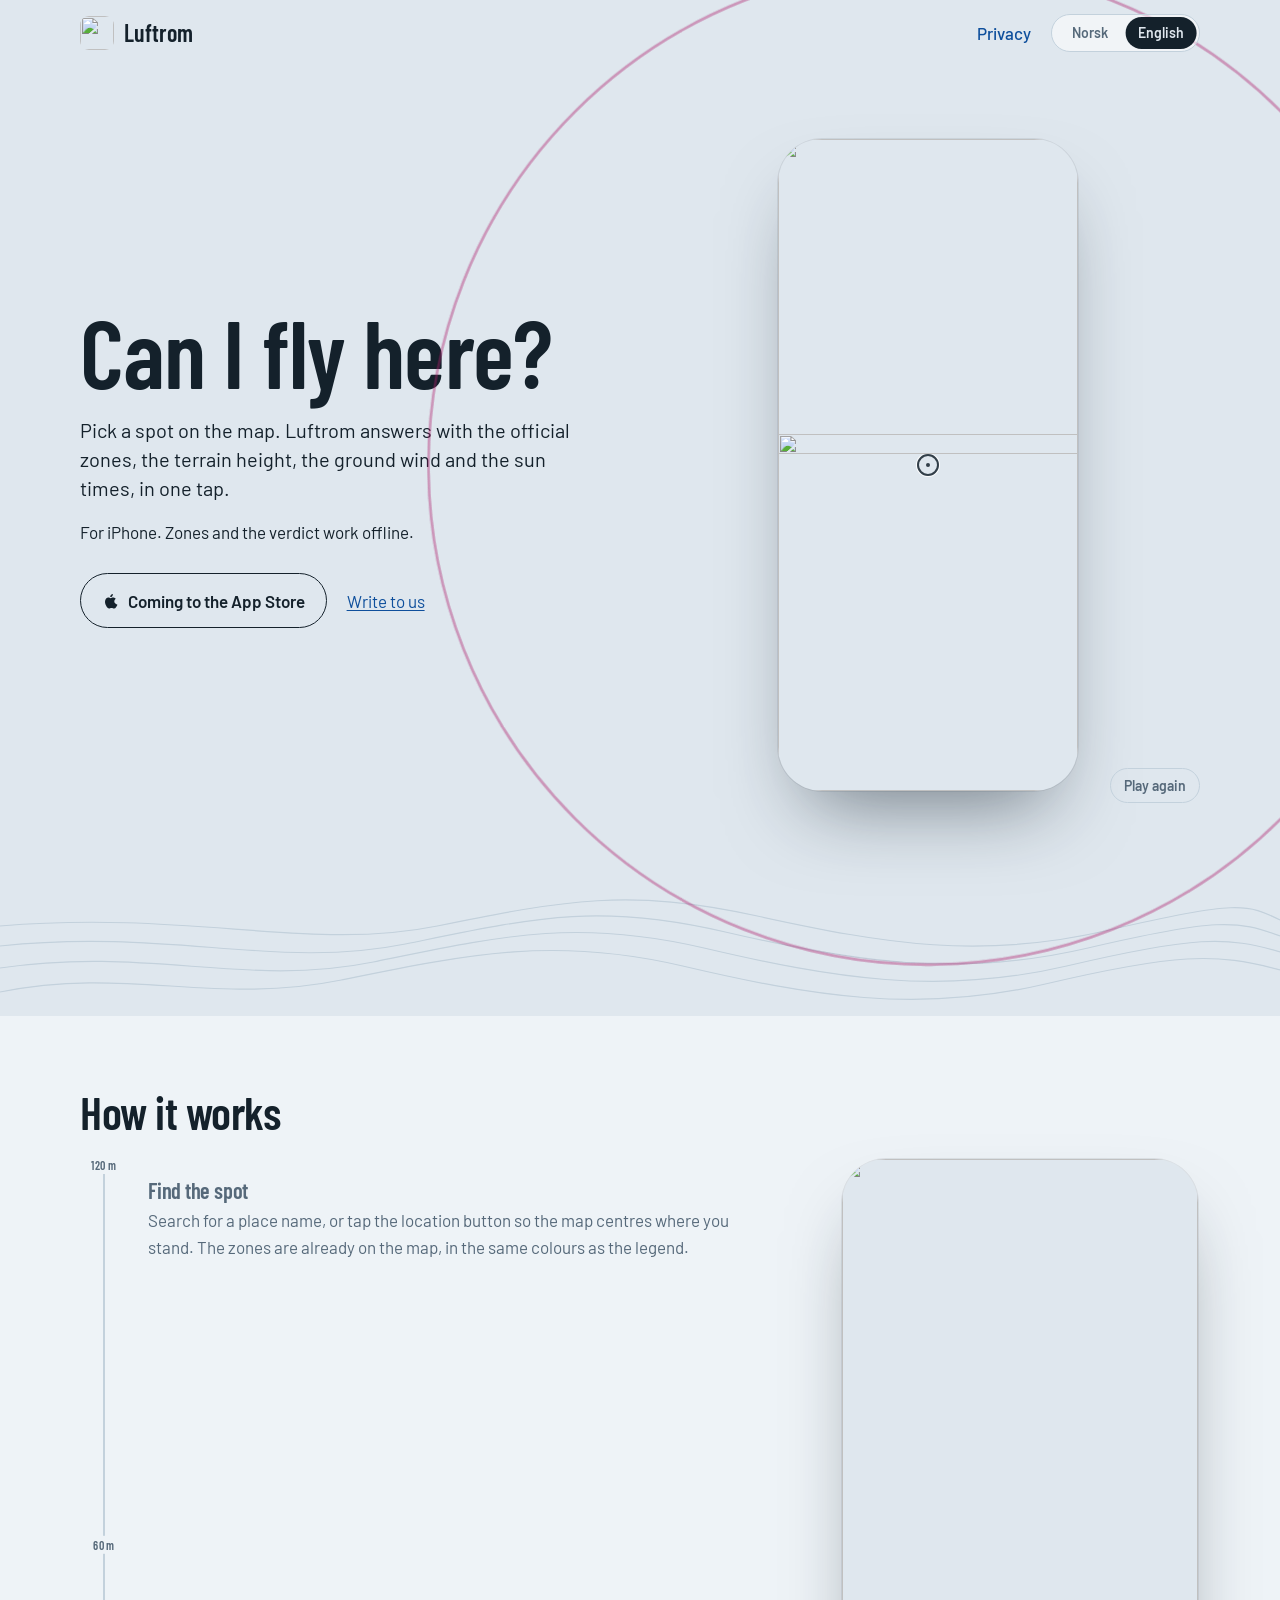
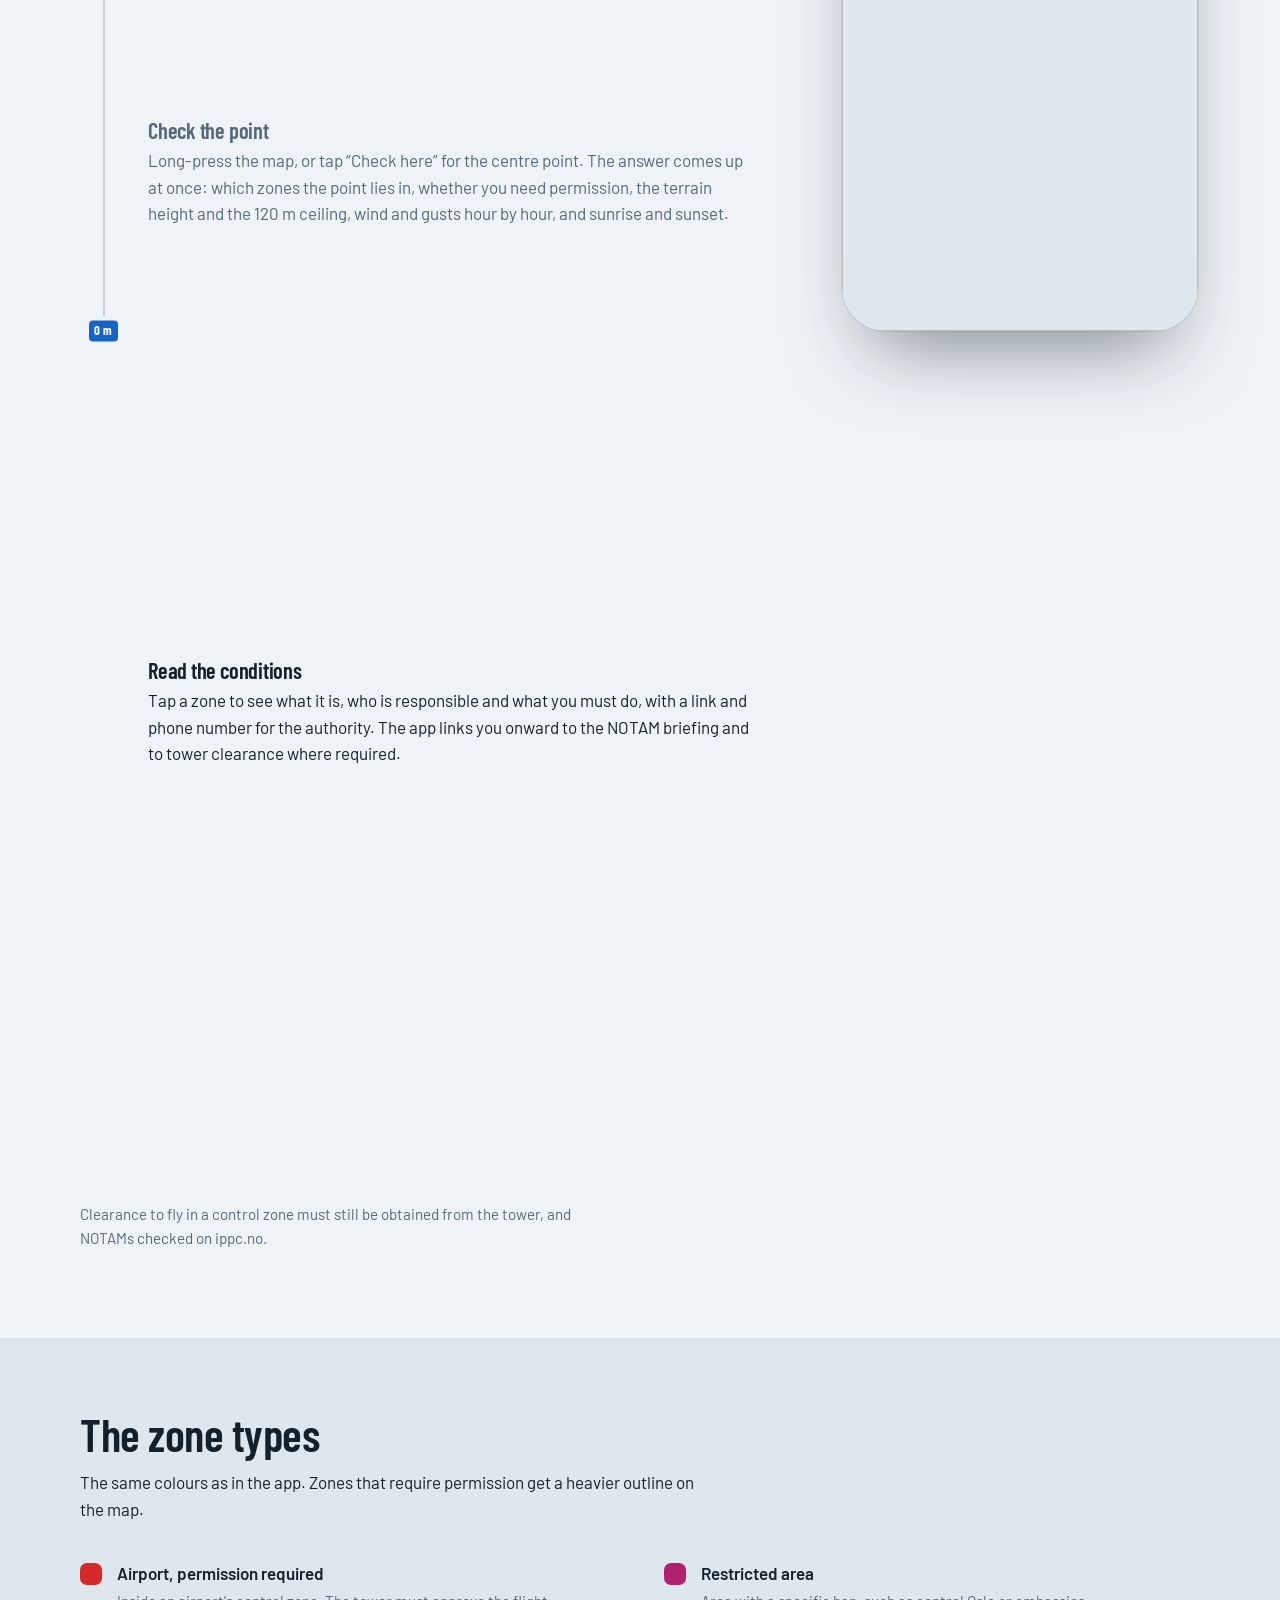
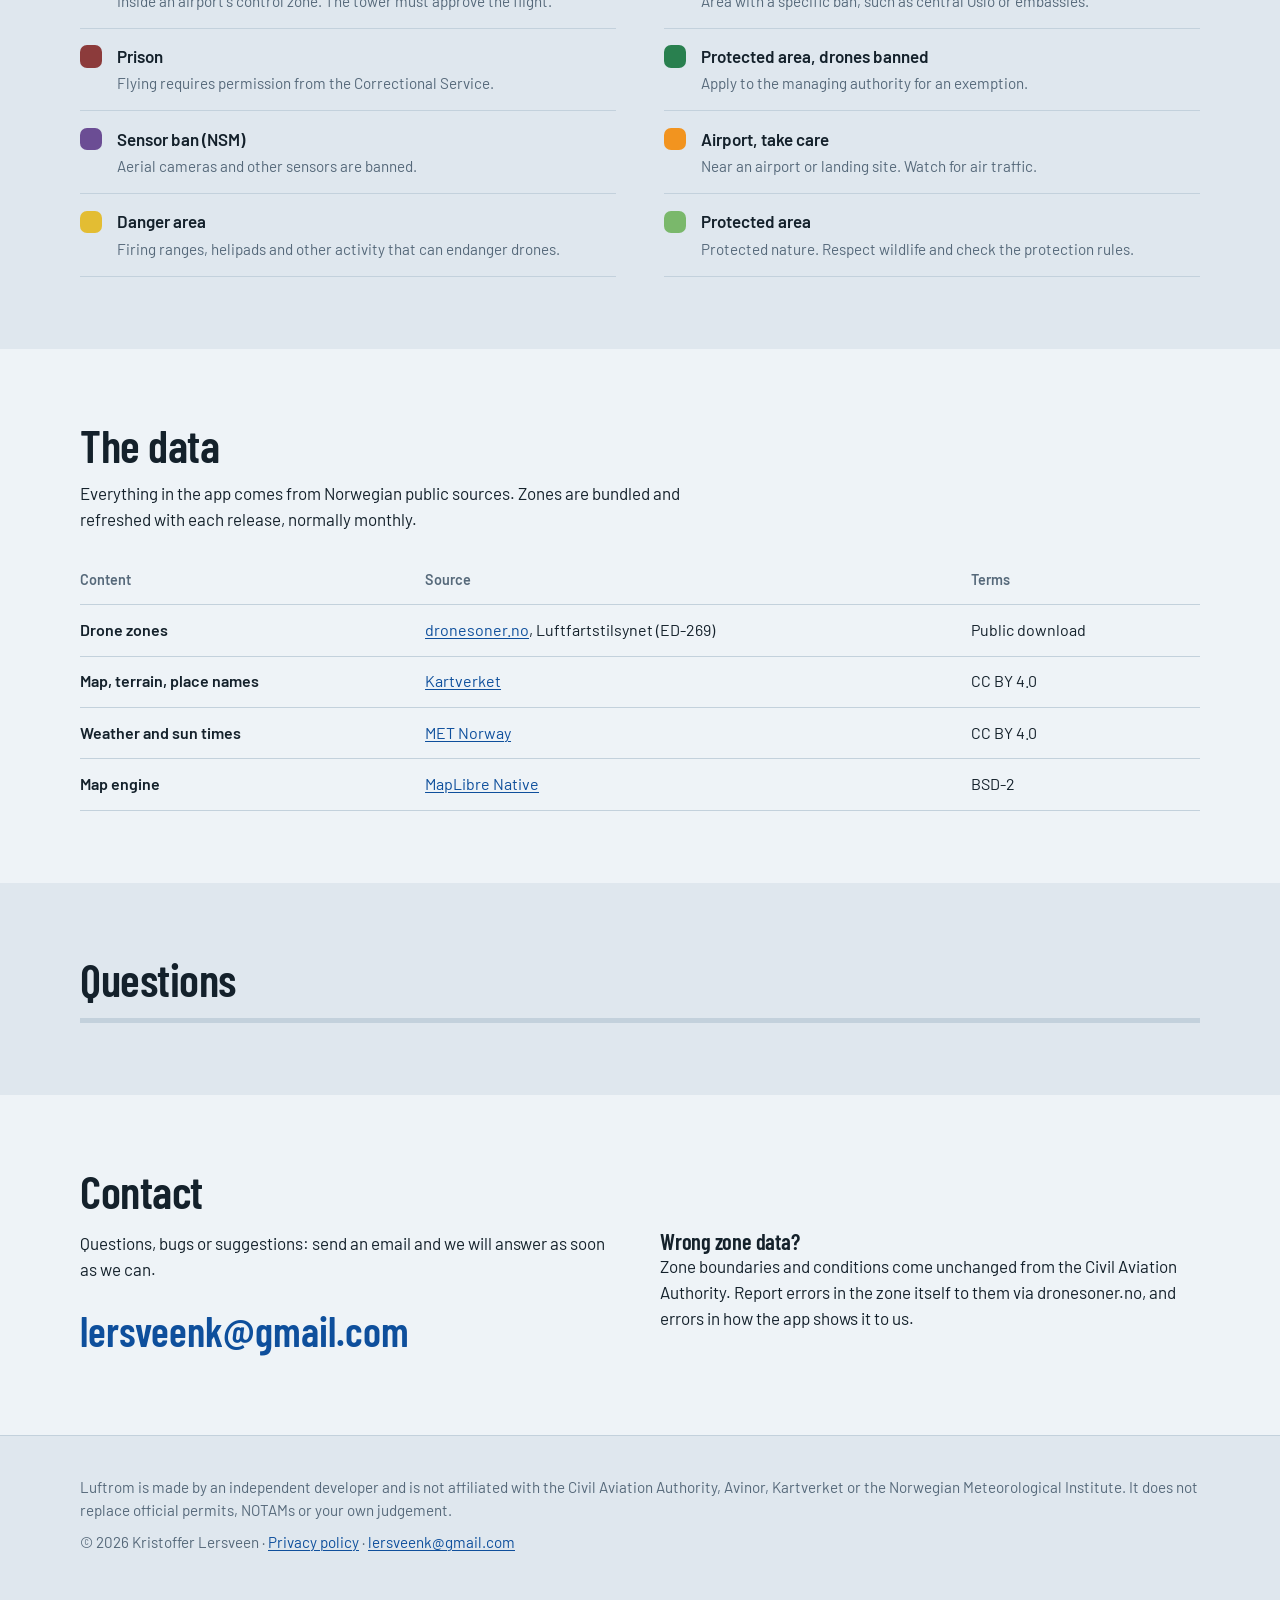
==== index.html @ ce437192 "Hallmark audit fixes: working sticky header and steps, contrast, phone overflow - body overflow-x: h" ====
<!doctype html>
<html lang="nb" data-lang="nb">
<head>
<meta charset="utf-8">
<meta name="viewport" content="width=device-width, initial-scale=1">
<link rel="icon" href="assets/favicon.png">
<link rel="apple-touch-icon" href="assets/icon.png">
<link rel="preconnect" href="https://fonts.googleapis.com">
<link rel="preconnect" href="https://fonts.gstatic.com" crossorigin>
<link href="https://fonts.googleapis.com/css2?family=Barlow:wght@400;500;600&family=Barlow+Condensed:wght@600;700&display=swap" rel="stylesheet">
<link rel="stylesheet" href="styles.css">
<title>Luftrom – Kan jeg fly her?</title>
<meta name="description" content="Luftrom viser Luftfartstilsynets offisielle dronesoner på Kartverkets kart, med terrenghøyde, bakkevind og soltider for punktet du sjekker. iOS-app for dronepiloter i Norge.">
<meta property="og:title" content="Luftrom – Kan jeg fly her?">
<meta property="og:description" content="Offisielle dronesoner, terrenghøyde, bakkevind og soltider for punktet du sjekker. iOS-app for dronepiloter i Norge.">
<meta property="og:image" content="https://r33hab.github.io/luftrom-site/assets/map-nb.jpg">
<meta property="og:url" content="https://r33hab.github.io/luftrom-site/">
<meta property="og:type" content="website">
<meta name="twitter:card" content="summary_large_image">
<link rel="canonical" href="https://r33hab.github.io/luftrom-site/">
</head>
<body>
<header class="top">
  <div class="wrap">
    <a class="brand" href="./"><img src="assets/icon.png" alt="" width="34" height="34"><span>Luftrom</span></a>
    <nav aria-label="Meny">
      <a href="privacy-policy" data-lang="nb">Personvern</a>
      <a href="privacy-policy" data-lang="en">Privacy</a>
      <div class="lang" role="group" aria-label="Språk / Language">
        <button type="button" data-set="nb" aria-pressed="true" lang="nb">Norsk</button>
        <button type="button" data-set="en" aria-pressed="false" lang="en">English</button>
      </div>
    </nav>
  </div>
</header>

<main>
  <section class="hero wrap">
    <div class="copy">
      <h1 class="h1" data-lang="nb"><span class="w" style="--i:0">Kan</span> <span class="w" style="--i:1">jeg</span> <span class="w" style="--i:2">fly</span> <span class="w" style="--i:3">her?</span></h1>
      <h1 class="h1" data-lang="en"><span class="w" style="--i:0">Can</span> <span class="w" style="--i:1">I</span> <span class="w" style="--i:2">fly</span> <span class="w" style="--i:3">here?</span></h1>
      <p class="lede" data-lang="nb">Velg et punkt på kartet. Luftrom svarer med Luftfartstilsynets offisielle soner, terrenghøyden, bakkevinden og soltidene, i ett trykk.</p>
      <p class="lede" data-lang="en">Pick a spot on the map. Luftrom answers with the official zones, the terrain height, the ground wind and the sun times, in one tap.</p>
      <p class="sub" data-lang="nb">For iPhone. Sonene og vurderingen fungerer uten nett.</p>
      <p class="sub" data-lang="en">For iPhone. Zones and the verdict work offline.</p>
      <div class="actions">
        <span class="pill soon"><svg viewBox="0 0 24 24" aria-hidden="true"><path fill="currentColor" d="M16.4 12.6c0-2.3 1.9-3.4 2-3.5-1.1-1.6-2.8-1.8-3.4-1.8-1.4-.1-2.8.9-3.5.9s-1.9-.8-3.1-.8C6.6 7.4 4 9.4 4 13.1c0 1.2.2 2.4.7 3.6.6 1.6 2.6 5.4 4.7 5.3 1.1 0 1.9-.8 3.3-.8s2.1.8 3.4.8c2.1 0 3.9-3.5 4.5-5.1-2.8-1.3-4.2-2.6-4.2-4.3zM13.6 5.6c1.1-1.3.9-2.6.9-3-.9 0-2 .6-2.6 1.3-.6.7-1.1 1.8-.9 2.9 1 .1 2-.5 2.6-1.2z"/></svg><span data-lang="nb">Kommer på App Store</span><span data-lang="en">Coming to the App Store</span></span>
        <a href="mailto:lersveenk@gmail.com" data-lang="nb">Skriv til oss</a>
        <a href="mailto:lersveenk@gmail.com" data-lang="en">Write to us</a>
      </div>
    </div>
    <div class="stage" id="demo">
      <svg class="rings" viewBox="0 0 600 600" aria-hidden="true">
        <circle cx="300" cy="300" r="290"/><circle cx="300" cy="300" r="290"/><circle cx="300" cy="300" r="290"/>
      </svg>
      <div class="phone" aria-hidden="true">
        <img class="layer map" src="assets/map-nb.jpg" width="660" height="1434" alt="" data-lang="nb">
        <img class="layer map" src="assets/map-en.jpg" width="660" height="1434" alt="" data-lang="en">
        <div class="reticle"></div>
        <img class="layer sheet" src="assets/sheet-nb.png" width="660" height="784" alt="" data-lang="nb">
        <img class="layer sheet" src="assets/sheet-en.png" width="660" height="784" alt="" data-lang="en">
      </div>
      <button class="replay" type="button"><span data-lang="nb">Spill av igjen</span><span data-lang="en">Play again</span></button>
    </div>
  </section>

  <svg class="contours" viewBox="0 0 1200 120" preserveAspectRatio="none" aria-hidden="true">
  <path d="M0 96 C 120 70, 200 110, 320 84 S 520 40, 640 70 S 860 118, 980 88 S 1140 56, 1200 74"/>
  <path d="M0 72 C 140 50, 230 92, 350 66 S 540 22, 660 52 S 880 100, 1000 70 S 1150 40, 1200 56"/>
  <path d="M0 50 C 160 32, 260 74, 380 48 S 560 6, 680 36 S 900 82, 1020 52 S 1160 24, 1200 40"/>
  <path d="M0 30 C 180 14, 290 56, 410 30 S 590 -8, 710 20 S 920 64, 1040 34 S 1170 8, 1200 24"/>
</svg>

  <section class="band" id="slik">
    <div class="wrap">
      <h2 data-lang="nb">Slik fungerer det</h2>
      <h2 data-lang="en">How it works</h2>
      <div class="how-grid">
        <div class="steps">
          <div class="gauge" aria-hidden="true"><div class="rail"></div><div class="fill"></div><span class="tick t120">120 m</span><span class="tick t60">60 m</span><span class="tick t0">0 m</span><span class="marker">0 m</span></div>
          <article class="step" data-state="map">
            <h3 data-lang="nb">Finn stedet</h3><h3 data-lang="en">Find the spot</h3>
            <p data-lang="nb">Søk etter et stedsnavn, eller trykk på posisjonsknappen så kartet sentreres der du står. Sonene ligger allerede på kartet, i samme farger som i tegnforklaringen.</p>
            <p data-lang="en">Search for a place name, or tap the location button so the map centres where you stand. The zones are already on the map, in the same colours as the legend.</p>
            <div class="inline-shot"><img src="assets/map-nb.jpg" alt="" data-lang="nb"><img src="assets/map-en.jpg" alt="" data-lang="en"></div>
          </article>
          <article class="step" data-state="sheet">
            <h3 data-lang="nb">Sjekk punktet</h3><h3 data-lang="en">Check the point</h3>
            <p data-lang="nb">Hold inne på kartet, eller trykk «Sjekk her» for punktet i midten. Svaret kommer opp med en gang: hvilke soner punktet ligger i, om du trenger tillatelse, terrenghøyden og 120-metersgrensen, vind og vindkast time for time, og soloppgang og solnedgang.</p>
            <p data-lang="en">Long-press the map, or tap “Check here” for the centre point. The answer comes up at once: which zones the point lies in, whether you need permission, the terrain height and the 120 m ceiling, wind and gusts hour by hour, and sunrise and sunset.</p>
            <div class="inline-shot"><img src="assets/details-nb.jpg" alt="" data-lang="nb"><img src="assets/details-en.jpg" alt="" data-lang="en"></div>
          </article>
          <article class="step" data-state="zone">
            <h3 data-lang="nb">Les vilkårene</h3><h3 data-lang="en">Read the conditions</h3>
            <p data-lang="nb">Trykk på en sone for å se hva den er, hvem som har ansvaret, og hva du må gjøre, med lenke og telefonnummer til myndigheten. Appen lenker deg videre til NOTAM-oversikten og til tårnklarering der det kreves.</p>
            <p data-lang="en">Tap a zone to see what it is, who is responsible and what you must do, with a link and phone number for the authority. The app links you onward to the NOTAM briefing and to tower clearance where required.</p>
            <div class="inline-shot"><img src="assets/zone-nb.jpg" alt="" data-lang="nb"><img src="assets/zone-en.jpg" alt="" data-lang="en"></div>
          </article>
        </div>
        <div class="sticky" aria-hidden="true">
          <div class="phone">
            <img data-state="map" class="on" src="assets/map-nb.jpg" alt="" data-lang="nb"><img data-state="map" class="on" src="assets/map-en.jpg" alt="" data-lang="en">
            <img data-state="sheet" src="assets/details-nb.jpg" alt="" data-lang="nb"><img data-state="sheet" src="assets/details-en.jpg" alt="" data-lang="en">
            <img data-state="zone" src="assets/zone-nb.jpg" alt="" data-lang="nb"><img data-state="zone" src="assets/zone-en.jpg" alt="" data-lang="en">
          </div>
        </div>
      </div>
      <p class="note" data-lang="nb">Klarering for å fly i en kontrollsone må fortsatt innhentes fra tårnet, og NOTAM sjekkes på ippc.no.</p>
      <p class="note" data-lang="en">Clearance to fly in a control zone must still be obtained from the tower, and NOTAMs checked on ippc.no.</p>
    </div>
  </section>

  <section id="soner">
    <div class="wrap">
      <h2 data-lang="nb">Sonetypene</h2>
      <h2 data-lang="en">The zone types</h2>
      <p data-lang="nb">Samme farger som i appen. Soner som krever tillatelse har kraftigere omriss på kartet.</p>
      <p data-lang="en">The same colours as in the app. Zones that require permission get a heavier outline on the map.</p>
      <ul class="legend">
        <li><span class="sw" style="background:var(--z-airport)"></span><div><strong data-lang="nb">Lufthavn, tillatelse kreves</strong><strong data-lang="en">Airport, permission required</strong><small data-lang="nb">Innenfor kontrollsonen til en lufthavn. Tårnet må godkjenne flygingen.</small><small data-lang="en">Inside an airport's control zone. The tower must approve the flight.</small></div></li>
        <li><span class="sw" style="background:var(--z-restricted)"></span><div><strong data-lang="nb">Restriksjonsområde</strong><strong data-lang="en">Restricted area</strong><small data-lang="nb">Område med særskilt forbud, for eksempel Oslo sentrum eller ambassader.</small><small data-lang="en">Area with a specific ban, such as central Oslo or embassies.</small></div></li>
        <li><span class="sw" style="background:var(--z-prison)"></span><div><strong data-lang="nb">Fengsel</strong><strong data-lang="en">Prison</strong><small data-lang="nb">Flyging krever tillatelse fra Kriminalomsorgen.</small><small data-lang="en">Flying requires permission from the Correctional Service.</small></div></li>
        <li><span class="sw" style="background:var(--z-nature-ban)"></span><div><strong data-lang="nb">Verneområde med droneforbud</strong><strong data-lang="en">Protected area, drones banned</strong><small data-lang="nb">Dispensasjon må søkes hos forvaltningsmyndigheten.</small><small data-lang="en">Apply to the managing authority for an exemption.</small></div></li>
        <li><span class="sw" style="background:var(--z-sensor)"></span><div><strong data-lang="nb">Sensorforbud (NSM)</strong><strong data-lang="en">Sensor ban (NSM)</strong><small data-lang="nb">Forbud mot kamera og andre sensorer fra luften.</small><small data-lang="en">Aerial cameras and other sensors are banned.</small></div></li>
        <li><span class="sw" style="background:var(--z-airport-info)"></span><div><strong data-lang="nb">Lufthavn, vis hensyn</strong><strong data-lang="en">Airport, take care</strong><small data-lang="nb">Nær en lufthavn eller landingsplass. Vær oppmerksom på lufttrafikk.</small><small data-lang="en">Near an airport or landing site. Watch for air traffic.</small></div></li>
        <li><span class="sw" style="background:var(--z-danger)"></span><div><strong data-lang="nb">Fareområde</strong><strong data-lang="en">Danger area</strong><small data-lang="nb">Skytefelt, helikopterplasser og annen aktivitet som kan være farlig for droner.</small><small data-lang="en">Firing ranges, helipads and other activity that can endanger drones.</small></div></li>
        <li><span class="sw" style="background:var(--z-nature)"></span><div><strong data-lang="nb">Verneområde</strong><strong data-lang="en">Protected area</strong><small data-lang="nb">Vernet natur. Vis hensyn til dyrelivet, og sjekk verneforskriften.</small><small data-lang="en">Protected nature. Respect wildlife and check the protection rules.</small></div></li>
      </ul>
    </div>
  </section>

  <section class="band" id="data">
    <div class="wrap">
      <h2 data-lang="nb">Dataene</h2>
      <h2 data-lang="en">The data</h2>
      <p data-lang="nb">Alt i appen kommer fra offentlige norske kilder. Sonene ligger innebygd og oppdateres med hver ny versjon, normalt månedlig.</p>
      <p data-lang="en">Everything in the app comes from Norwegian public sources. Zones are bundled and refreshed with each release, normally monthly.</p>
      <table class="data">
        <thead><tr><th data-lang="nb">Innhold</th><th data-lang="en">Content</th><th data-lang="nb">Kilde</th><th data-lang="en">Source</th><th data-lang="nb">Vilkår</th><th data-lang="en">Terms</th></tr></thead>
        <tbody>
          <tr><td class="k" data-lang="nb">Dronesoner</td><td class="k" data-lang="en">Drone zones</td><td><a href="https://dronesoner.no/">dronesoner.no</a>, Luftfartstilsynet (ED-269)</td><td data-lang="nb">Offentlig nedlasting</td><td data-lang="en">Public download</td></tr>
          <tr><td class="k" data-lang="nb">Kart, terreng, stedsnavn</td><td class="k" data-lang="en">Map, terrain, place names</td><td><a href="https://www.kartverket.no/">Kartverket</a></td><td>CC BY 4.0</td></tr>
          <tr><td class="k" data-lang="nb">Vær og soltider</td><td class="k" data-lang="en">Weather and sun times</td><td><a href="https://www.met.no/">MET Norway</a></td><td>CC BY 4.0</td></tr>
          <tr><td class="k" data-lang="nb">Kartmotor</td><td class="k" data-lang="en">Map engine</td><td><a href="https://maplibre.org/">MapLibre Native</a></td><td>BSD-2</td></tr>
        </tbody>
      </table>
    </div>
  </section>

  <section id="faq">
    <div class="wrap">
      <h2 data-lang="nb">Spørsmål</h2>
      <h2 data-lang="en">Questions</h2>
      <div class="faq">
        <details><summary data-lang="nb">Hvor kommer sonene fra, og hvor ferske er de?</summary><summary data-lang="en">Where do the zones come from, and how fresh are they?</summary><div class="faq-body">
          <p data-lang="nb">Fra Luftfartstilsynets offisielle ED-269-fil på dronesoner.no. Filen publiseres månedlig, og appen viser hvilken utgave den bruker under tegnforklaringen og nederst i hver vurdering. Midlertidige restriksjoner (NOTAM) er ikke med; dem sjekker du på ippc.no.</p>
          <p data-lang="en">From the Civil Aviation Authority's official ED-269 file on dronesoner.no. It is published monthly, and the app shows which edition it uses in the legend and at the bottom of every verdict. Temporary restrictions (NOTAMs) are not included; check those on ippc.no.</p></div></details>
        <details><summary data-lang="nb">Hvorfor mangler vær eller terrenghøyde?</summary><summary data-lang="en">Why is weather or terrain height missing?</summary><div class="faq-body">
          <p data-lang="nb">De hentes fra Meteorologisk institutt og Kartverket i det du sjekker et punkt, og trenger nettforbindelse. Til havs og utenfor Norge finnes det ingen høydedata, og appen sier det.</p>
          <p data-lang="en">They are fetched from MET Norway and Kartverket when you check a spot and need a connection. At sea and outside Norway there is no terrain data, and the app says so.</p></div></details>
        <details><summary data-lang="nb">Hva brukes posisjonen min til?</summary><summary data-lang="en">What is my location used for?</summary><div class="faq-body">
          <p data-lang="nb">Bare til å sentrere kartet der du er når du trykker på posisjonsknappen. Appen spør først da, og lagrer ingenting. Se <a href="privacy-policy">personvernerklæringen</a>.</p>
          <p data-lang="en">Only to centre the map on you when you tap the location button. The app asks only then and stores nothing. See the <a href="privacy-policy">privacy policy</a>.</p></div></details>
        <details><summary data-lang="nb">Fungerer appen utenfor Norge?</summary><summary data-lang="en">Does the app work outside Norway?</summary><div class="faq-body">
          <p data-lang="nb">Nei. Kart, soner, terreng og vær finnes bare for Norge, Svalbard og Jan Mayen. Et punkt utenfor får svaret «utenfor dekningsområdet» i stedet for en vurdering.</p>
          <p data-lang="en">No. Map, zones, terrain and weather exist only for Norway, Svalbard and Jan Mayen. A point outside gets “outside coverage” instead of a verdict.</p></div></details>
        <details><summary data-lang="nb">Er Luftrom en offisiell tjeneste?</summary><summary data-lang="en">Is Luftrom an official service?</summary><div class="faq-body">
          <p data-lang="nb">Nei. Luftrom er et planleggingsverktøy fra en uavhengig utvikler. Tillatelser innhentes fortsatt hos Avinor og andre myndigheter, og du er selv ansvarlig for flygingen.</p>
          <p data-lang="en">No. Luftrom is a planning tool from an independent developer. Permissions are still obtained from Avinor and other authorities, and you remain responsible for the flight.</p></div></details>
      </div>
    </div>
  </section>

  <section class="band" id="kontakt">
    <div class="wrap">
      <h2 data-lang="nb">Kontakt</h2>
      <h2 data-lang="en">Contact</h2>
      <div class="contact-grid">
        <div>
          <p data-lang="nb">Spørsmål, feil i appen eller forslag: send en e-post, så svarer vi så fort vi kan.</p>
          <p data-lang="en">Questions, bugs or suggestions: send an email and we will answer as soon as we can.</p>
          <a class="mail" href="mailto:lersveenk@gmail.com">lersveenk@gmail.com</a>
        </div>
        <div>
          <h3 data-lang="nb">Feil i en sone?</h3><h3 data-lang="en">Wrong zone data?</h3>
          <p data-lang="nb">Sonenes grenser og vilkår kommer uendret fra Luftfartstilsynet. Feil i selve sonen meldes til dem via dronesoner.no. Feil i hvordan appen viser den, meldes til oss.</p>
          <p data-lang="en">Zone boundaries and conditions come unchanged from the Civil Aviation Authority. Report errors in the zone itself to them via dronesoner.no, and errors in how the app shows it to us.</p>
        </div>
      </div>
    </div>
  </section>
</main>

<footer>
  <div class="wrap">
    <p data-lang="nb">Luftrom er laget av en uavhengig utvikler og er ikke tilknyttet Luftfartstilsynet, Avinor, Kartverket eller Meteorologisk institutt. Appen erstatter ikke offisielle tillatelser, NOTAM eller din egen vurdering.</p>
    <p data-lang="en">Luftrom is made by an independent developer and is not affiliated with the Civil Aviation Authority, Avinor, Kartverket or the Norwegian Meteorological Institute. It does not replace official permits, NOTAMs or your own judgement.</p>
    <p>© 2026 Kristoffer Lersveen · <a href="privacy-policy" data-lang="nb">Personvernerklæring</a><a href="privacy-policy" data-lang="en">Privacy policy</a> · <a href="mailto:lersveenk@gmail.com">lersveenk@gmail.com</a></p>
  </div>
</footer>
<script src="site.js"></script>
</body>
</html>
---- styles.css ----
/* Hallmark · macrostructure: Workbench, with a Feature Stack section · tone: technical · anchor hue: map blue (#1366c7)
 * nav: N1a (two destinations) · footer: Ft2 inline · audit + fix pass 2026-10-06
 * pre-emit critique: P5 H4 E4 S5 R4 V5 · contrast: pass (40–41) · mobile: pass (34, 49, 50–57)
 */
/* Luftrom — the page performs the app's one action: pick a spot, see the verdict.
   Palette from the app: map-blue ground, accent blue, restricted-zone magenta, eight zone colours. */
:root {
  --sky: #dfe7ee; --sky-2: #eef3f7; --sky-line: #c3d1dc;
  --paper: #ffffff; --ink: #14212b; --muted: #56697a;
  --accent: #1366c7; --accent-ink: #0e4f9c; --on-accent: #ffffff; --ring: #b0216e;
  --z-airport: #d62929; --z-restricted: #b0216e; --z-prison: #8c3b3b; --z-nature-ban: #29804f;
  --z-sensor: #6b4d94; --z-airport-info: #f2941f; --z-danger: #e3bd33; --z-nature: #7ab86b;
  /* The reticle sits on the map screenshot, which is light in both themes. */
  --reticle: rgba(20, 33, 43, .85); --reticle-halo: rgba(255, 255, 255, .9);
  --shadow-phone: 0 40px 80px -30px rgba(20, 33, 43, .55), 0 0 0 1px rgba(20, 33, 43, .08);
  --shadow-shot: 0 20px 40px -20px rgba(20, 33, 43, .5);
  --font-body: "Barlow", ui-sans-serif, system-ui, -apple-system, sans-serif;
  --font-display: "Barlow Condensed", "Barlow", sans-serif;
  --font-mono: ui-monospace, "SF Mono", Menlo, monospace;
  --phone-r: 44px; --measure: 62ch; --stick-top: 92px;
  --ease-out: cubic-bezier(.16, 1, .3, 1); --spring: cubic-bezier(.2, .9, .25, 1.05);
  color-scheme: light dark;
}
@media (prefers-color-scheme: dark) { :root:not([data-theme="light"]) {
  --sky: #0f1922; --sky-2: #141f2a; --sky-line: #22323f; --paper: #172431; --ink: #e7eef4; --muted: #9db0c0;
  --accent: #3e8dff; --accent-ink: #8ab9ff; --on-accent: #0f1922; --ring: #e04e9c; } }
:root[data-theme="dark"] {
  --sky: #0f1922; --sky-2: #141f2a; --sky-line: #22323f; --paper: #172431; --ink: #e7eef4; --muted: #9db0c0;
  --accent: #3e8dff; --accent-ink: #8ab9ff; --on-accent: #0f1922; --ring: #e04e9c; }

* { box-sizing: border-box; }
html { -webkit-text-size-adjust: 100%; scroll-behavior: smooth; }
/* clip, never hidden: hidden on body makes it a scroll container and position: sticky stops working. */
html, body { overflow-x: clip; }
body { margin: 0; background: var(--sky); color: var(--ink); font: 1.0625rem/1.55 var(--font-body); }
a { color: var(--accent-ink); text-decoration-thickness: 1px; text-underline-offset: 2px; }
a:hover { color: var(--accent); }
:focus-visible { outline: 3px solid var(--accent); outline-offset: 3px; border-radius: 4px; }
img { display: block; max-width: 100%; }
h1, h2, h3 { font-family: var(--font-display); font-weight: 600; line-height: 1.02; letter-spacing: -0.01em; margin: 0; min-width: 0; overflow-wrap: anywhere; hyphens: auto; }
h1 { font-size: clamp(3.4rem, 8vw, 6rem); }
h2 { font-size: clamp(2rem, 3.6vw, 2.9rem); margin-bottom: .75rem; }
h3 { font-size: 1.4rem; }
p { margin: 0 0 1rem; max-width: var(--measure); }
.lede { font-size: 1.25rem; line-height: 1.45; }
.wrap { width: min(1120px, 100% - 2.5rem); margin-inline: auto; }
html:not([data-lang="en"]) [data-lang="en"] { display: none !important; }
html[data-lang="en"] [data-lang="nb"] { display: none !important; }

/* Header: sticky, turns to glass once the page scrolls */
.top { position: sticky; top: 0; z-index: 20; transition: background-color .3s, box-shadow .3s, backdrop-filter .3s; }
.top .wrap { display: flex; align-items: center; justify-content: space-between; gap: 1rem; padding: .9rem 0; }
.top.scrolled { background: color-mix(in srgb, var(--sky) 72%, transparent); backdrop-filter: saturate(160%) blur(14px); -webkit-backdrop-filter: saturate(160%) blur(14px); box-shadow: 0 1px 0 var(--sky-line); }
.brand { display: inline-flex; align-items: center; gap: .6rem; text-decoration: none; color: var(--ink); }
.brand img { width: 34px; height: 34px; border-radius: 9px; }
.brand span { font-family: var(--font-display); font-weight: 600; font-size: 1.5rem; }
.top nav { display: flex; align-items: center; gap: 1.25rem; }
.top nav > a { font-weight: 500; text-decoration: none; }
.top nav > a:hover { text-decoration: underline; }
.lang { position: relative; display: inline-grid; grid-template-columns: 1fr 1fr; border: 1px solid var(--sky-line); border-radius: 999px; padding: 2px; background: color-mix(in srgb, var(--paper) 55%, transparent); }
.lang::before { content: ""; position: absolute; top: 2px; bottom: 2px; left: 2px; width: calc(50% - 2px); border-radius: 999px; background: var(--ink); transition: transform .35s var(--ease-out); }
html[data-lang="en"] .lang::before { transform: translateX(100%); }
.lang button { position: relative; z-index: 1; font: inherit; font-weight: 600; font-size: .875rem; border: 0; background: transparent; color: var(--muted); padding: .3rem .8rem; border-radius: 999px; cursor: pointer; transition: color .25s; }
.lang button[aria-pressed="true"] { color: var(--sky); }

/* Hero */
.hero { display: grid; grid-template-columns: minmax(0, 1fr) minmax(0, 1fr); align-items: center; gap: 2rem; min-height: calc(100svh - 70px); padding: 1rem 0 3rem; }
.hero .copy p { max-width: 32rem; }
.hero h1 { margin-bottom: 1rem; }
.h1 .w { display: inline-block; }
.actions { display: flex; flex-wrap: wrap; gap: .75rem 1.25rem; align-items: center; margin-top: 1.75rem; }
.pill { display: inline-flex; align-items: center; gap: .5rem; background: var(--accent); color: var(--on-accent); font-weight: 600; text-decoration: none; padding: .85rem 1.3rem; border-radius: 999px; }
.pill.soon { background: transparent; color: var(--ink); border: 1.5px solid var(--ink); }
.pill svg { width: 18px; height: 18px; }

.stage { position: relative; display: grid; place-items: center; padding: 1rem 0; }
.rings { position: absolute; width: 190%; height: 190%; left: 50%; top: 50%; translate: -50% -50%; pointer-events: none; }
.rings circle { fill: none; stroke: var(--ring); stroke-width: 1.5; transform-origin: 50% 50%; transform-box: fill-box; opacity: .22; }
.phone { position: relative; width: min(300px, 76vw); aspect-ratio: 660 / 1434; border-radius: var(--phone-r); overflow: hidden; background: var(--sky);
  box-shadow: var(--shadow-phone); }
.phone .layer { position: absolute; inset: 0; width: 100%; height: 100%; object-fit: cover; }
.phone .sheet { top: auto; height: auto; }
.reticle { position: absolute; left: 50%; top: 50%; width: 22px; height: 22px; margin: -11px; border-radius: 50%; border: 2px solid var(--reticle); box-shadow: 0 0 0 1px var(--reticle-halo); pointer-events: none; }
.reticle::after { content: ""; position: absolute; left: 50%; top: 50%; width: 4px; height: 4px; margin: -2px; border-radius: 50%; background: var(--reticle); }
.replay { position: absolute; right: 0; bottom: .25rem; font: inherit; font-size: .875rem; font-weight: 600; color: var(--muted); background: transparent; border: 1px solid var(--sky-line); border-radius: 999px; padding: .35rem .8rem; cursor: pointer; }
.replay:hover { color: var(--ink); border-color: var(--ink); }

/* The check, played on load. Without JS everything is already in its final state. */
.js .stage.play .phone { animation: phone-in 1.2s var(--ease-out) both; }
.js .stage.play .map { animation: map-zoom 1.6s var(--ease-out) both; }
.js .stage.play .reticle { animation: reticle 1.2s var(--ease-out) .9s both; }
.js .stage.play .sheet { animation: sheet-up .8s var(--spring) 2s both; }
.js .stage.play .rings circle { animation: ripple 2.2s var(--ease-out) 1.1s both; }
.js .stage.play .rings circle:nth-child(2) { animation-delay: 1.35s; }
.js .stage.play .rings circle:nth-child(3) { animation-delay: 1.6s; }
.js .hero.play .h1 .w { animation: word-in .7s var(--ease-out) both; animation-delay: calc(.15s + var(--i) * 90ms); }
.js .hero.play .lede, .js .hero.play .sub, .js .hero.play .actions { animation: fade-up .8s var(--ease-out) both; animation-delay: .8s; }
.js .hero.play .sub { animation-delay: .95s; } .js .hero.play .actions { animation-delay: 1.1s; }
@keyframes phone-in { from { opacity: 0; transform: translateY(24px) scale(.96); } to { opacity: 1; transform: none; } }
@keyframes map-zoom { from { transform: scale(1.12); } to { transform: scale(1); } }
@keyframes reticle { 0% { opacity: 0; transform: scale(2.2); } 60% { opacity: 1; transform: scale(1); } 80% { transform: scale(1.25); } 100% { transform: scale(1); } }
@keyframes sheet-up { from { transform: translateY(104%); } to { transform: translateY(0); } }
@keyframes ripple { 0% { transform: scale(.08); opacity: .55; } 100% { transform: scale(1); opacity: .16; } }
@keyframes word-in { from { opacity: 0; transform: translateY(.45em); } to { opacity: 1; transform: none; } }
@keyframes fade-up { from { opacity: 0; transform: translateY(10px); } to { opacity: 1; transform: none; } }

/* Contour band between hero and content; lines draw in once on view */
.contours { display: block; width: 100%; height: 120px; color: var(--sky-line); }
.contours path { fill: none; stroke: currentColor; stroke-width: 1.2; }
.js .contours path { stroke-dasharray: 1600; stroke-dashoffset: 1600; }
.js .contours.in path { animation: draw 2.4s var(--ease-out) forwards; }
.js .contours.in path:nth-child(2) { animation-delay: .15s; } .js .contours.in path:nth-child(3) { animation-delay: .3s; } .js .contours.in path:nth-child(4) { animation-delay: .45s; }
@keyframes draw { to { stroke-dashoffset: 0; } }

/* Sections */
section { padding: 4.5rem 0; }
section.band { background: var(--sky-2); }

/* How it works: steps drive a sticky phone; the gauge sticks beside them and climbs to 120 m.
   Each step is taller than the reading band, so the column outruns the phone and the phone has room to stick. */
.how-grid { display: grid; grid-template-columns: minmax(0, 1fr) 360px; gap: 3rem 5rem; align-items: start; margin-top: 1.5rem; }
.steps { display: grid; grid-template-columns: 3rem minmax(0, 1fr); column-gap: 1.25rem; }
.gauge { --rail-h: min(782px, 100svh - 8rem); grid-column: 1; grid-row: 1 / span 3; align-self: start; position: sticky; top: var(--stick-top); height: var(--rail-h); width: 3rem; }
.gauge .rail { position: absolute; left: 1.45rem; top: 0; bottom: 0; width: 2px; background: var(--sky-line); }
.gauge .fill { position: absolute; left: 1.45rem; bottom: 0; width: 2px; height: var(--p, 0%); background: var(--accent); transition: height .2s linear; }
.gauge .tick { position: absolute; left: 0; width: 3rem; text-align: center; font: 600 .75rem/1 var(--font-display); color: var(--muted); letter-spacing: .04em; background: var(--sky-2); padding: .2rem 0; }
.gauge .tick.t0 { bottom: -.2rem; } .gauge .tick.t60 { top: 50%; translate: 0 -50%; } .gauge .tick.t120 { top: -.2rem; }
.gauge .marker { position: absolute; left: .55rem; width: 1.8rem; text-align: center; bottom: var(--p, 0%); translate: 0 50%; font: 700 .8rem/1 var(--font-display); color: var(--on-accent); background: var(--accent); border-radius: 4px; padding: .25rem 0; transition: bottom .2s linear; }
.step { grid-column: 2; min-height: 60svh; padding: 1.25rem 0 3.5rem; transition: color .5s; }
.step:last-child { padding-bottom: 1rem; }
/* Dim with colour, not opacity: --muted keeps the inactive steps above 4.5:1. */
.js .steps.tracking .step:not(.active) { color: var(--muted); }
.step h3 { margin-bottom: .35rem; }
.step p { margin-bottom: 0; }
.step .inline-shot { display: none; }
.sticky { position: sticky; top: var(--stick-top); }
.sticky .phone { width: min(100%, (100svh - 8rem) * 660 / 1434); margin-inline: auto; }
.sticky .phone img { position: absolute; inset: 0; width: 100%; height: 100%; object-fit: cover; opacity: 0; transition: opacity .55s var(--ease-out), transform .55s var(--ease-out); transform: scale(1.02); }
.sticky .phone img.on { opacity: 1; transform: none; }
.note { color: var(--muted); font-size: .95rem; margin-top: 1.5rem; max-width: 60ch; }

/* Zone legend */
.legend { list-style: none; margin: 1.5rem 0 0; padding: 0; display: grid; grid-template-columns: 1fr 1fr; gap: 0 3rem; }
.legend li { display: grid; grid-template-columns: 1.4rem 1fr; gap: .9rem; padding: .9rem 0; border-bottom: 1px solid var(--sky-line); align-items: start; }
.legend .sw { width: 1.4rem; height: 1.4rem; border-radius: 7px; margin-top: .15rem; }
.legend strong { display: block; font-weight: 600; }
.legend small { color: var(--muted); font-size: .95rem; }

/* Data */
.data { width: 100%; border-collapse: collapse; margin-top: 1.5rem; font-size: 1rem; }
.data th, .data td { text-align: left; padding: .8rem .75rem .8rem 0; border-bottom: 1px solid var(--sky-line); vertical-align: top; }
.data th { font-weight: 600; color: var(--muted); font-size: .9rem; }
.data td.k { font-weight: 600; white-space: nowrap; }

/* FAQ with animated open */
.faq { margin-top: 1rem; }
details { border-bottom: 1px solid var(--sky-line); }
summary { cursor: pointer; padding: 1.05rem 0; font-weight: 600; font-size: 1.1rem; list-style: none; display: flex; justify-content: space-between; gap: 1rem; }
summary::-webkit-details-marker { display: none; }
summary::after { content: "+"; font-family: var(--font-display); font-size: 1.6rem; line-height: 1; color: var(--muted); transition: transform .35s var(--ease-out); }
details[open] summary::after { transform: rotate(45deg); }
.faq-body { overflow: hidden; }
.faq-body p { color: var(--muted); padding-bottom: 1rem; }

/* Contact and footer */
.contact-grid { display: grid; grid-template-columns: 1fr 1fr; gap: 2.5rem; margin-top: 1rem; }
.mail { display: inline-block; font-family: var(--font-display); font-size: clamp(1.8rem, 3.4vw, 2.6rem); font-weight: 600; text-decoration: none; }
footer { padding: 2.5rem 0 3rem; border-top: 1px solid var(--sky-line); color: var(--muted); font-size: .95rem; }
footer p { max-width: none; margin-bottom: .5rem; }

/* Privacy document */
.doc { padding: 2.5rem 0 3rem; }
.doc header { margin-bottom: 2rem; }
.doc header p { color: var(--muted); }
.doc article { max-width: var(--measure); }
.doc h2 { font-size: 1.6rem; margin: 2rem 0 .5rem; }
.doc ul { padding-left: 1.2rem; } .doc li { margin-bottom: .35rem; }
.doc code { font-family: var(--font-mono); font-size: .9em; background: color-mix(in srgb, var(--paper) 70%, transparent); padding: .05em .35em; border-radius: 4px; }

@media (max-width: 900px) {
  .hero { grid-template-columns: 1fr; min-height: 0; padding: 1.5rem 0 1rem; gap: 0; }
  /* The stage is below the copy on phones: clip the rings to it and play the check when it scrolls into view. */
  .stage { order: 2; margin: 1rem -1.25rem 0; padding: 2rem 1.25rem 3rem; overflow: clip; }
  .rings { width: 150%; height: 150%; }
  .replay { right: 1.25rem; bottom: .75rem; }
  .how-grid { grid-template-columns: 1fr; gap: 0; }
  .sticky, .gauge { display: none; }
  .steps { display: block; counter-reset: step; }
  .step { min-height: 0; padding: 1.5rem 0 2.25rem; border-bottom: 1px solid var(--sky-line); }
  .step:last-child { border-bottom: 0; }
  .step h3::before { counter-increment: step; content: counter(step); display: inline-grid; place-items: center; width: 1.7rem; height: 1.7rem; margin-right: .6rem; border-radius: 50%; background: var(--ink); color: var(--sky); font-size: 1rem; vertical-align: .1em; }
  .js .steps.tracking .step:not(.active) { color: inherit; }
  .step .inline-shot { display: block; width: min(220px, 62vw); margin-top: 1.25rem; border-radius: 28px; overflow: hidden; box-shadow: var(--shadow-shot); }  .legend, .contact-grid { grid-template-columns: 1fr; }
  h1 { font-size: clamp(3rem, 13vw, 4.5rem); }
  /* "Personvernerklæring" is one long word: step the document title down so it fits a 320 px screen whole. */
  .doc h1 { font-size: clamp(2.25rem, 11vw, 4.5rem); }
  .data thead { display: none; }
  .data tr { display: grid; grid-template-columns: 1fr auto; gap: .15rem 1rem; padding: .9rem 0; border-bottom: 1px solid var(--sky-line); }
  .data td { display: block; border: 0; padding: 0; }
  .data td.k { grid-column: 1 / -1; white-space: normal; }
  .mail { font-size: clamp(1.4rem, 6.5vw, 2.2rem); overflow-wrap: anywhere; }
}
@media (max-width: 520px) { .top nav > a { display: none; } }
@media (prefers-reduced-motion: reduce) {
  html { scroll-behavior: auto; }
  .js .stage.play *, .js .hero.play * , .js .contours.in path { animation: none !important; }
  .js .contours path { stroke-dashoffset: 0; }
  .sticky .phone img, .lang::before, .step, .gauge .fill, .gauge .marker { transition: none; }
}
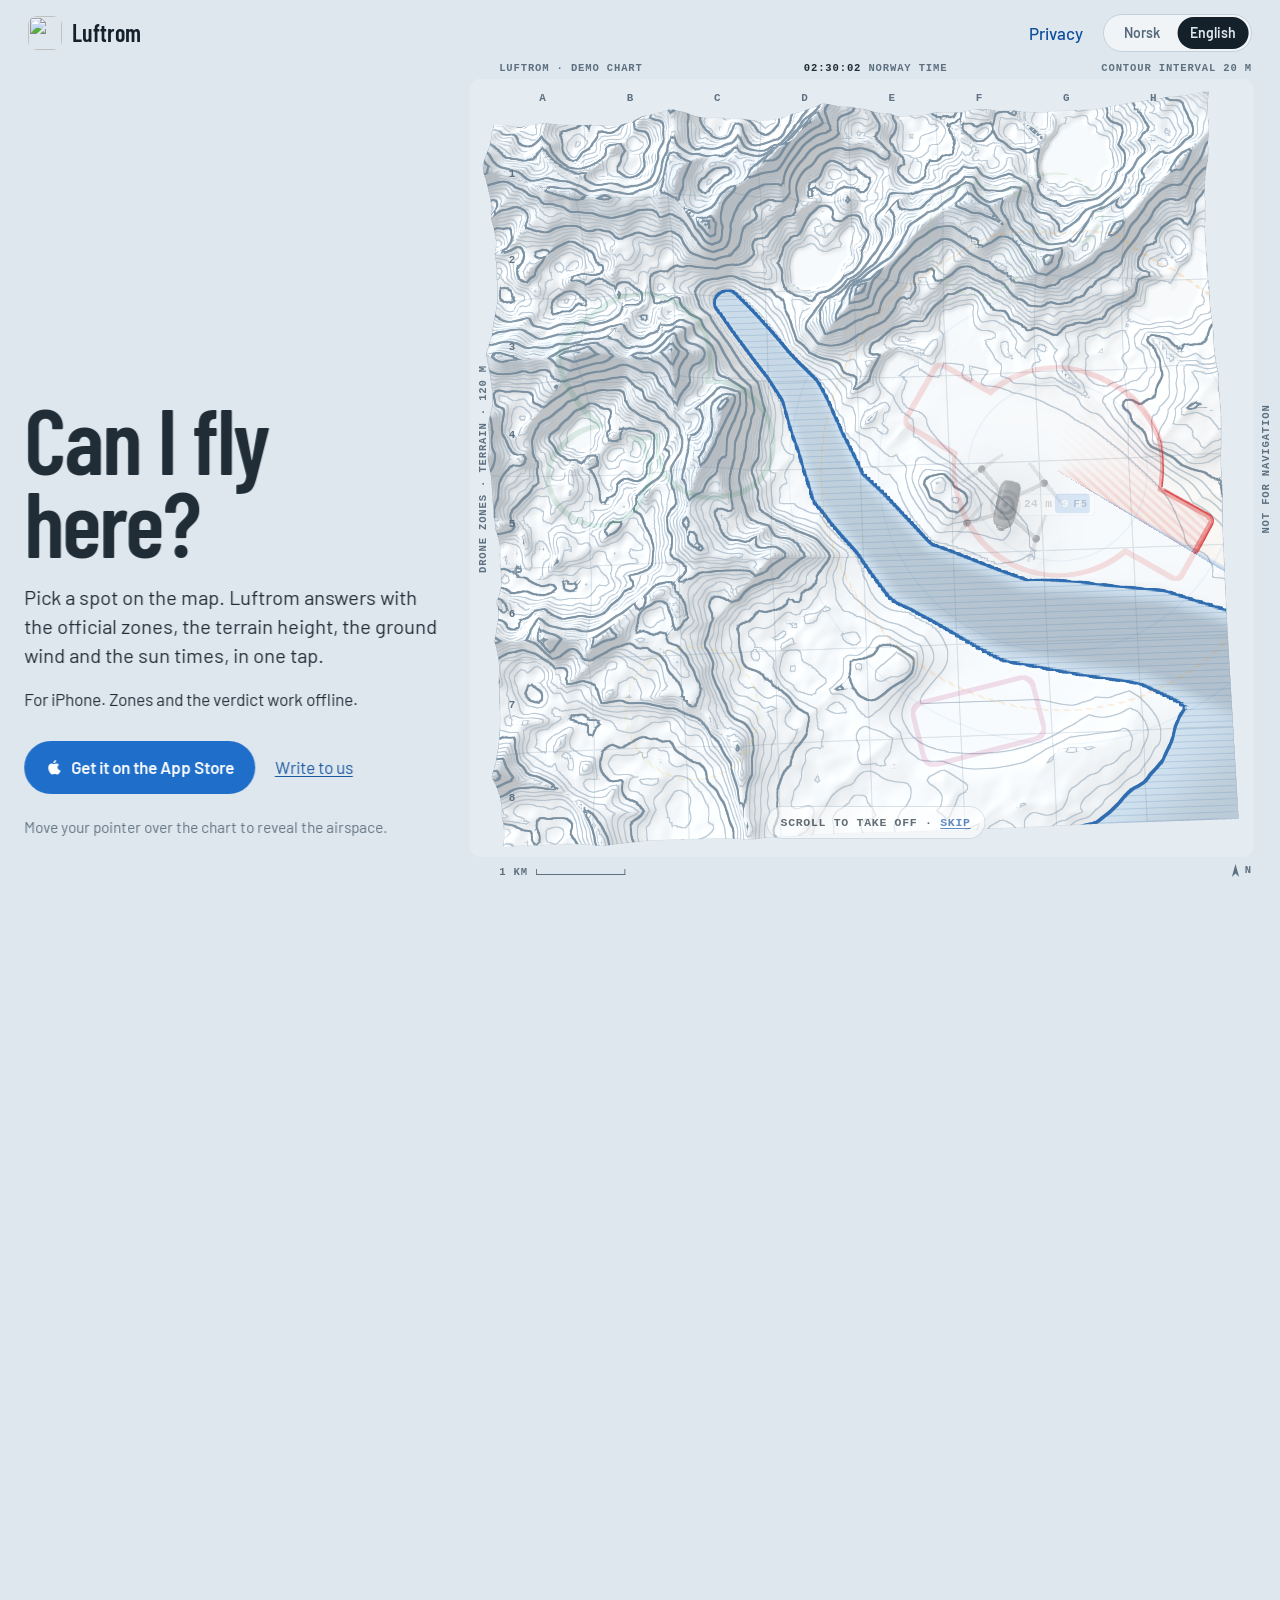
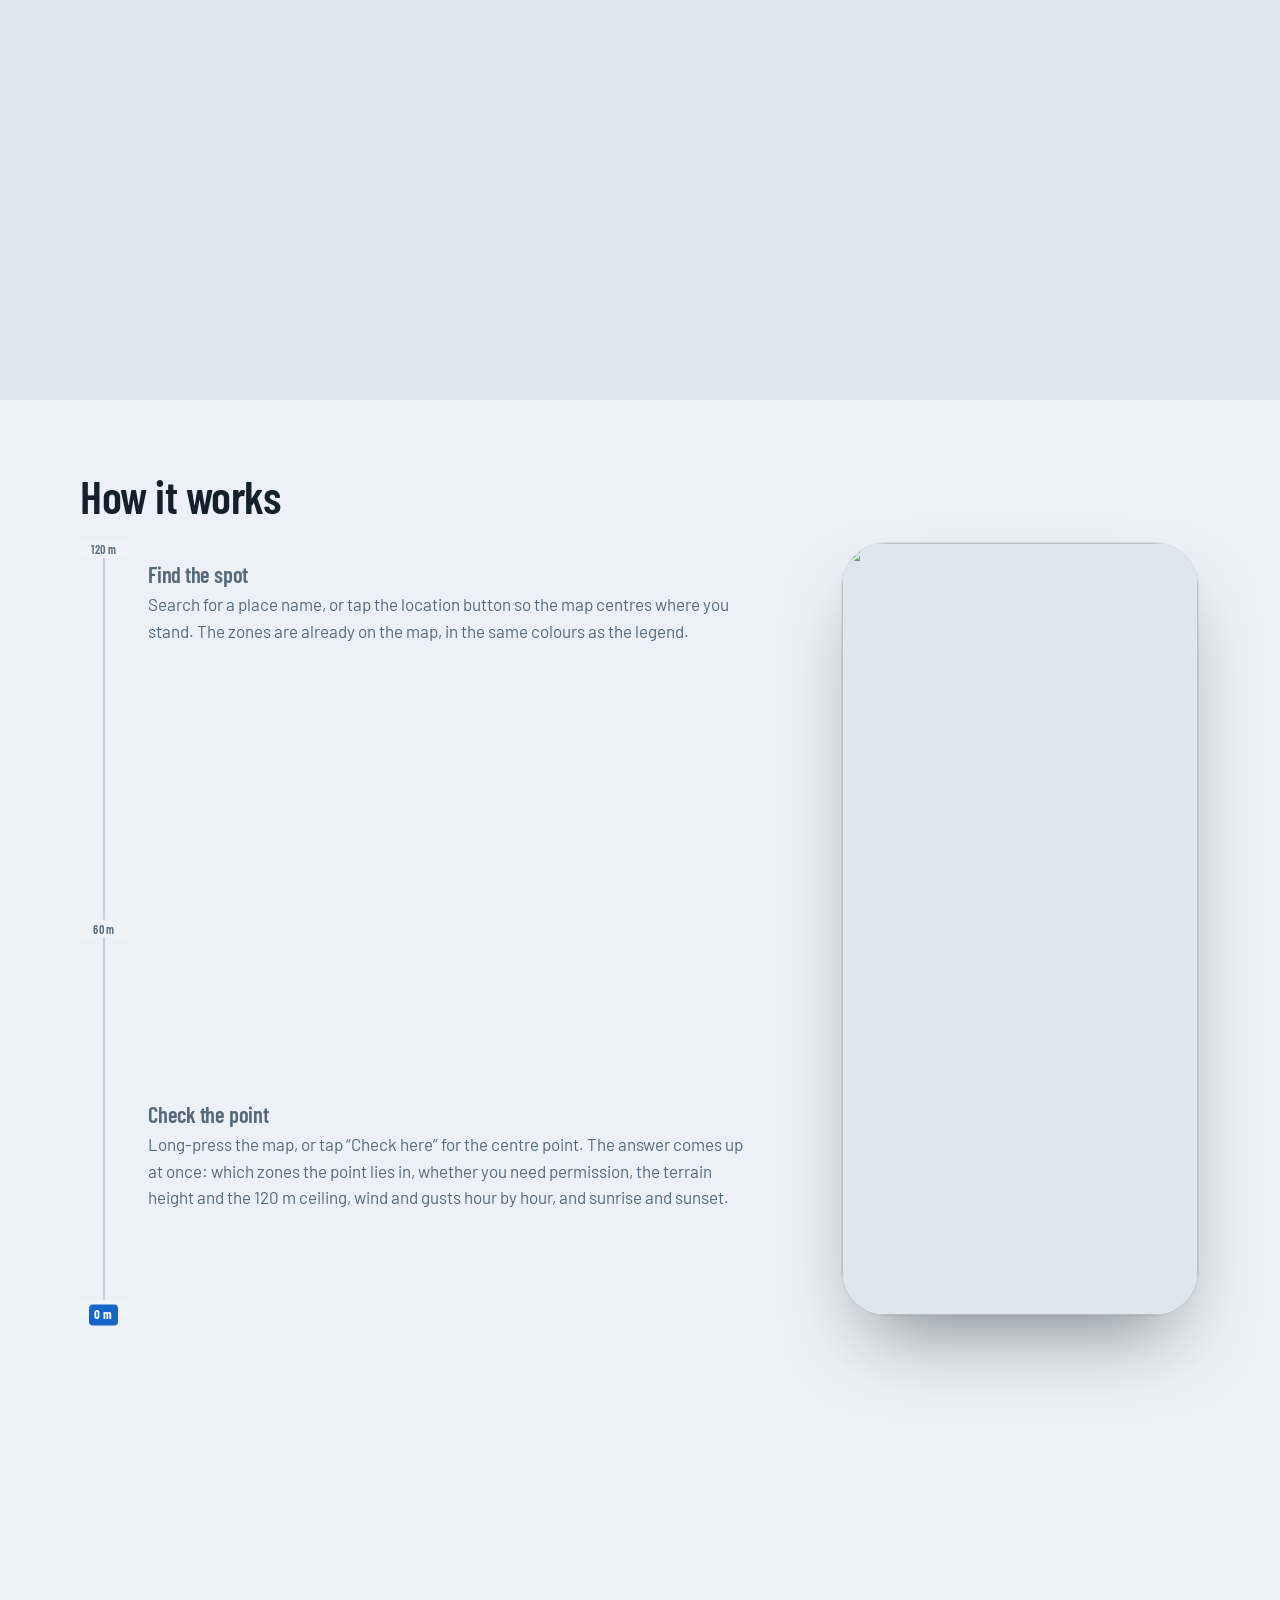
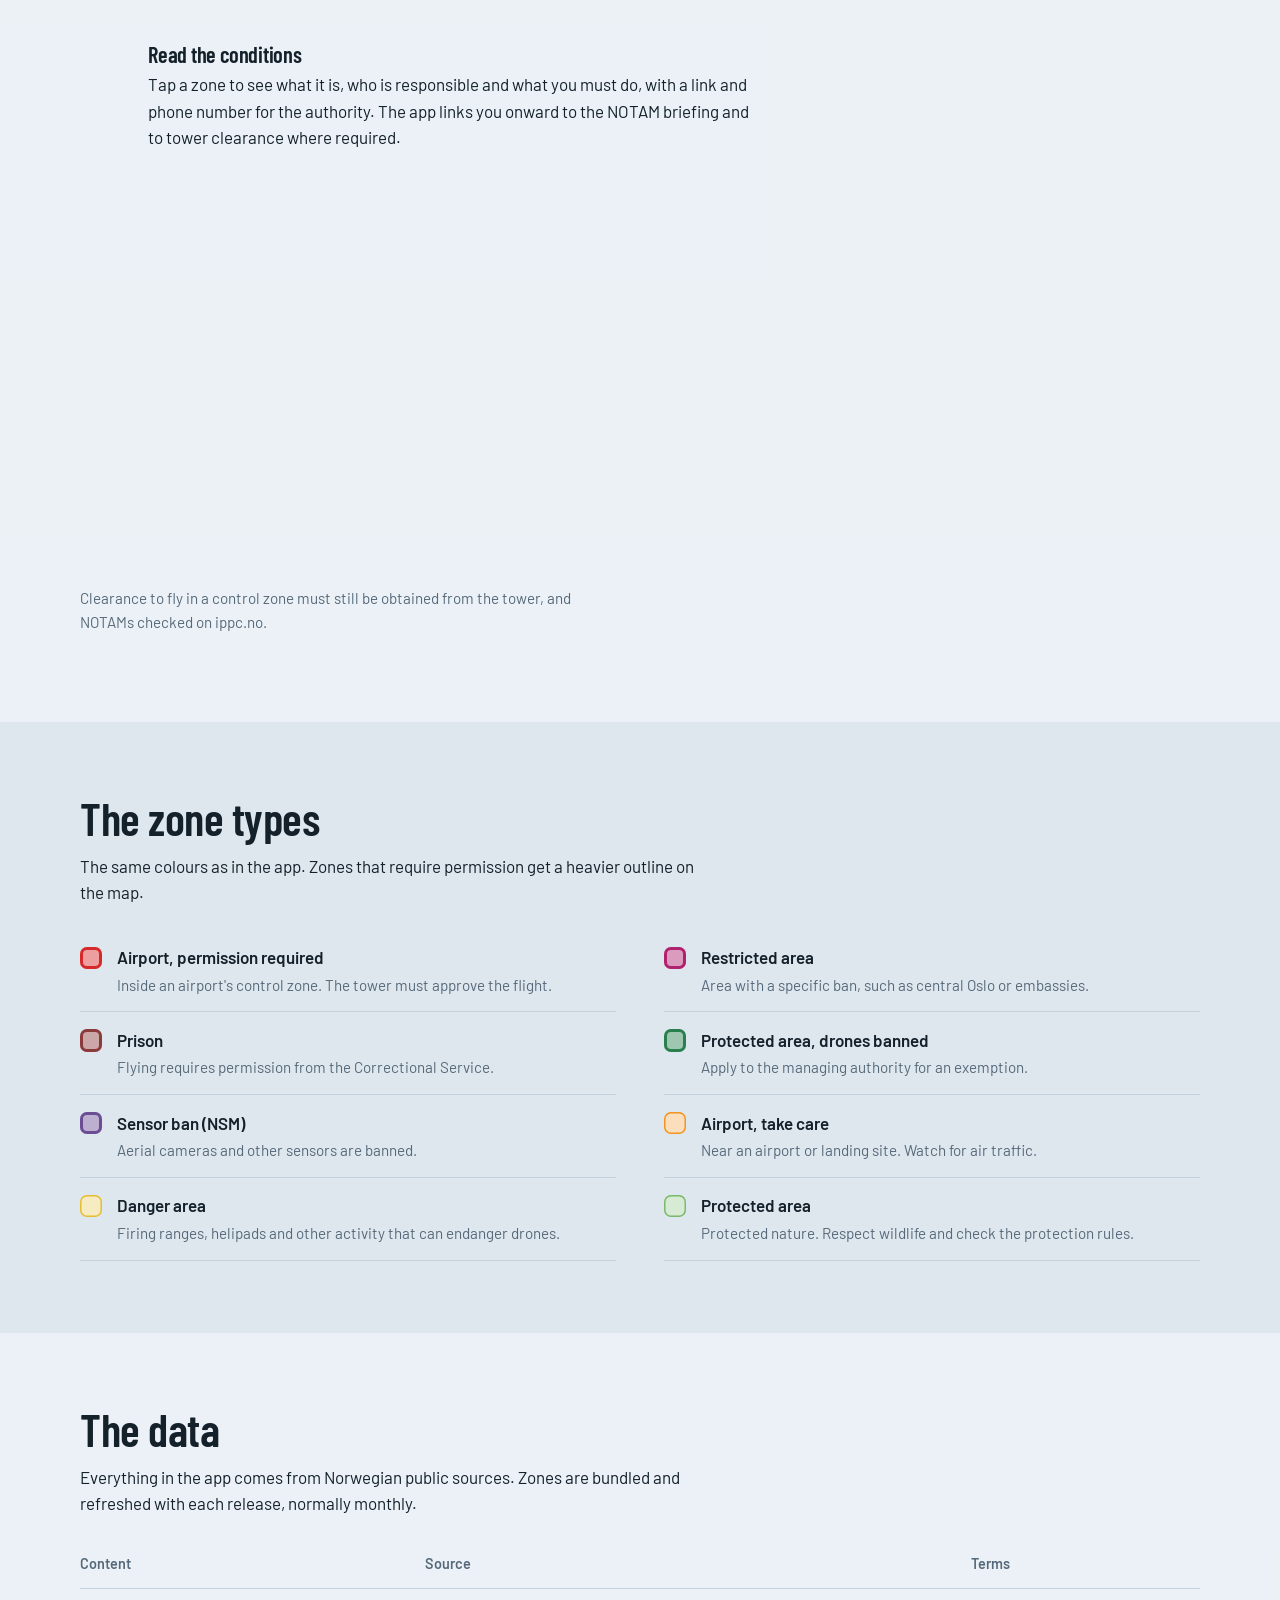
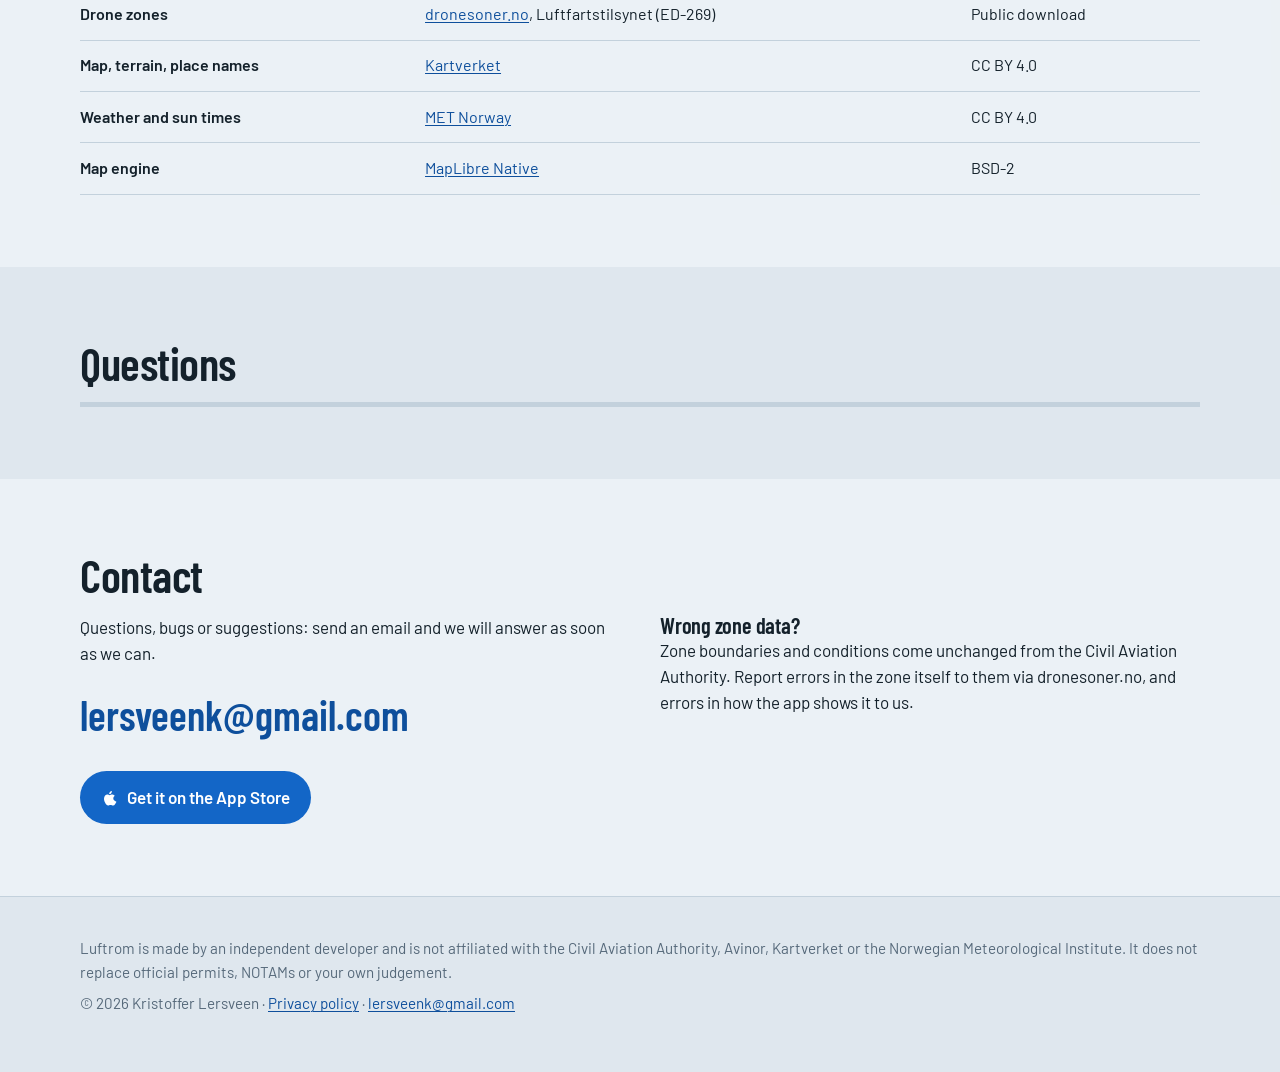
==== commit ffcb3c08: "Chart world hero: zones, 120 m ceiling, drone and spot check The hero is now a topographic chart of " ====
--- a/index.html
+++ b/index.html
@@ -18,8 +18,10 @@
 <meta property="og:type" content="website">
 <meta name="twitter:card" content="summary_large_image">
 <link rel="canonical" href="https://r33hab.github.io/luftrom-site/">
+<meta name="apple-itunes-app" content="app-id=6814970717">
 </head>
 <body>
+<canvas class="isolines" aria-hidden="true"></canvas>
 <header class="top">
   <div class="wrap">
     <a class="brand" href="./"><img src="assets/icon.png" alt="" width="34" height="34"><span>Luftrom</span></a>
@@ -35,41 +37,79 @@
 </header>
 
 <main>
-  <section class="hero wrap">
-    <div class="copy">
-      <h1 class="h1" data-lang="nb"><span class="w" style="--i:0">Kan</span> <span class="w" style="--i:1">jeg</span> <span class="w" style="--i:2">fly</span> <span class="w" style="--i:3">her?</span></h1>
-      <h1 class="h1" data-lang="en"><span class="w" style="--i:0">Can</span> <span class="w" style="--i:1">I</span> <span class="w" style="--i:2">fly</span> <span class="w" style="--i:3">here?</span></h1>
-      <p class="lede" data-lang="nb">Velg et punkt på kartet. Luftrom svarer med Luftfartstilsynets offisielle soner, terrenghøyden, bakkevinden og soltidene, i ett trykk.</p>
-      <p class="lede" data-lang="en">Pick a spot on the map. Luftrom answers with the official zones, the terrain height, the ground wind and the sun times, in one tap.</p>
-      <p class="sub" data-lang="nb">For iPhone. Sonene og vurderingen fungerer uten nett.</p>
-      <p class="sub" data-lang="en">For iPhone. Zones and the verdict work offline.</p>
-      <div class="actions">
-        <span class="pill soon"><svg viewBox="0 0 24 24" aria-hidden="true"><path fill="currentColor" d="M16.4 12.6c0-2.3 1.9-3.4 2-3.5-1.1-1.6-2.8-1.8-3.4-1.8-1.4-.1-2.8.9-3.5.9s-1.9-.8-3.1-.8C6.6 7.4 4 9.4 4 13.1c0 1.2.2 2.4.7 3.6.6 1.6 2.6 5.4 4.7 5.3 1.1 0 1.9-.8 3.3-.8s2.1.8 3.4.8c2.1 0 3.9-3.5 4.5-5.1-2.8-1.3-4.2-2.6-4.2-4.3zM13.6 5.6c1.1-1.3.9-2.6.9-3-.9 0-2 .6-2.6 1.3-.6.7-1.1 1.8-.9 2.9 1 .1 2-.5 2.6-1.2z"/></svg><span data-lang="nb">Kommer på App Store</span><span data-lang="en">Coming to the App Store</span></span>
-        <a href="mailto:lersveenk@gmail.com" data-lang="nb">Skriv til oss</a>
-        <a href="mailto:lersveenk@gmail.com" data-lang="en">Write to us</a>
-      </div>
-    </div>
-    <div class="stage" id="demo">
-      <svg class="rings" viewBox="0 0 600 600" aria-hidden="true">
-        <circle cx="300" cy="300" r="290"/><circle cx="300" cy="300" r="290"/><circle cx="300" cy="300" r="290"/>
-      </svg>
-      <div class="phone" aria-hidden="true">
-        <img class="layer map" src="assets/map-nb.jpg" width="660" height="1434" alt="" data-lang="nb">
-        <img class="layer map" src="assets/map-en.jpg" width="660" height="1434" alt="" data-lang="en">
-        <div class="reticle"></div>
-        <img class="layer sheet" src="assets/sheet-nb.png" width="660" height="784" alt="" data-lang="nb">
-        <img class="layer sheet" src="assets/sheet-en.png" width="660" height="784" alt="" data-lang="en">
-      </div>
-      <button class="replay" type="button"><span data-lang="nb">Spill av igjen</span><span data-lang="en">Play again</span></button>
-    </div>
-  </section>
-
-  <svg class="contours" viewBox="0 0 1200 120" preserveAspectRatio="none" aria-hidden="true">
-  <path d="M0 96 C 120 70, 200 110, 320 84 S 520 40, 640 70 S 860 118, 980 88 S 1140 56, 1200 74"/>
-  <path d="M0 72 C 140 50, 230 92, 350 66 S 540 22, 660 52 S 880 100, 1000 70 S 1150 40, 1200 56"/>
-  <path d="M0 50 C 160 32, 260 74, 380 48 S 560 6, 680 36 S 900 82, 1020 52 S 1160 24, 1200 40"/>
-  <path d="M0 30 C 180 14, 290 56, 410 30 S 590 -8, 710 20 S 920 64, 1040 34 S 1170 8, 1200 24"/>
-</svg>
+  <section class="flight" id="top" aria-labelledby="flight-title">
+    <div class="stick">
+      <div class="window-box" aria-hidden="true"></div>
+      <div class="window">
+        <img class="still" src="assets/map-nb.jpg" width="660" height="1434" alt="" data-lang="nb">
+        <img class="still" src="assets/map-en.jpg" width="660" height="1434" alt="" data-lang="en">
+        <canvas id="world" tabindex="0" aria-label="Demokart over et oppdiktet stykke norskekyst med dronesoner."></canvas>
+        <svg class="hud-lines" aria-hidden="true"><line class="stem" x1="0" y1="0" x2="0" y2="0"/></svg>
+        <div class="hud" aria-hidden="true"></div>
+        <div class="cols" aria-hidden="true"></div>
+        <div class="rows" aria-hidden="true"></div>
+        <div class="probe" aria-hidden="true"></div>
+      </div>
+      <div class="margins" aria-hidden="true">
+        <span class="m-tl"><span data-lang="nb">Luftrom · demokart</span><span data-lang="en">Luftrom · demo chart</span></span>
+        <span class="m-clock"><span class="clock">--:--:--</span> <span data-lang="nb">norsk tid</span><span data-lang="en">Norway time</span></span>
+        <span class="m-tr"><span data-lang="nb">Ekvidistanse 20 m</span><span data-lang="en">Contour interval 20 m</span></span>
+        <span class="m-side"><span data-lang="nb">Dronesoner · terreng · 120 m</span><span data-lang="en">Drone zones · terrain · 120 m</span></span>
+        <span class="m-side2"><span data-lang="nb">Ikke for navigasjon</span><span data-lang="en">Not for navigation</span></span>
+        <span class="scale"><i></i><b>1 km</b></span>
+        <span class="north"><svg viewBox="0 0 12 18" aria-hidden="true"><path d="M6 0 L11 18 L6 13 L1 18 Z"/></svg>N</span>
+      </div>
+
+      <div class="copy">
+        <h1 class="h1" id="flight-title" data-lang="nb"><span class="w" style="--i:0">Kan</span> <span class="w" style="--i:1">jeg</span> <span class="w" style="--i:2">fly</span> <span class="w" style="--i:3">her?</span></h1>
+        <h1 class="h1" data-lang="en"><span class="w" style="--i:0">Can</span> <span class="w" style="--i:1">I</span> <span class="w" style="--i:2">fly</span> <span class="w" style="--i:3">here?</span></h1>
+        <p class="lede" data-lang="nb">Velg et punkt på kartet. Luftrom svarer med Luftfartstilsynets offisielle soner, terrenghøyden, bakkevinden og soltidene, i ett trykk.</p>
+        <p class="lede" data-lang="en">Pick a spot on the map. Luftrom answers with the official zones, the terrain height, the ground wind and the sun times, in one tap.</p>
+        <p class="sub" data-lang="nb">For iPhone. Sonene og vurderingen fungerer uten nett.</p>
+        <p class="sub" data-lang="en">For iPhone. Zones and the verdict work offline.</p>
+        <div class="actions">
+          <a class="pill" href="https://apps.apple.com/app/id6814970717"><svg viewBox="0 0 24 24" aria-hidden="true"><path fill="currentColor" d="M16.4 12.6c0-2.3 1.9-3.4 2-3.5-1.1-1.6-2.8-1.8-3.4-1.8-1.4-.1-2.8.9-3.5.9s-1.9-.8-3.1-.8C6.6 7.4 4 9.4 4 13.1c0 1.2.2 2.4.7 3.6.6 1.6 2.6 5.4 4.7 5.3 1.1 0 1.9-.8 3.3-.8s2.1.8 3.4.8c2.1 0 3.9-3.5 4.5-5.1-2.8-1.3-4.2-2.6-4.2-4.3zM13.6 5.6c1.1-1.3.9-2.6.9-3-.9 0-2 .6-2.6 1.3-.6.7-1.1 1.8-.9 2.9 1 .1 2-.5 2.6-1.2z"/></svg><span data-lang="nb">Last ned fra App Store</span><span data-lang="en">Get it on the App Store</span></a>
+          <a href="mailto:lersveenk@gmail.com" data-lang="nb">Skriv til oss</a>
+          <a href="mailto:lersveenk@gmail.com" data-lang="en">Write to us</a>
+        </div>
+        <p class="hint"><span class="fine" data-lang="nb">Beveg pekeren over kartet, så kommer luftrommet fram.</span><span class="fine" data-lang="en">Move your pointer over the chart to reveal the airspace.</span><span class="touch" data-lang="nb">Trykk på kartet for å sjekke et punkt.</span><span class="touch" data-lang="en">Tap the chart to check a spot.</span></p>
+      </div>
+
+      <div class="beats">
+        <article class="beat">
+          <h2 data-lang="nb">Kartet du ser. Luftrommet du ikke ser.</h2>
+          <h2 data-lang="en">The map you see. The airspace you don’t.</h2>
+          <p data-lang="nb">Luftrom legger Luftfartstilsynets dronesoner over kartet, i de samme fargene som i appen. Her reiser de seg som vegger av luftrom.</p>
+          <p data-lang="en">Luftrom lays the Civil Aviation Authority’s drone zones over the map, in the same colours as in the app. Here they rise as walls of airspace.</p>
+        </article>
+        <article class="beat">
+          <h2 data-lang="nb">120 meter over bakken.</h2>
+          <h2 data-lang="en">120 metres above the ground.</h2>
+          <p data-lang="nb">Grensen følger terrenget. For punktet du sjekker henter Luftrom terrenghøyden fra Kartverket og viser hva 120 meter over bakken blir i meter over havet.</p>
+          <p data-lang="en">The ceiling follows the terrain. For the spot you check, Luftrom fetches the terrain height from Kartverket and shows what 120 metres above the ground means in metres above sea level.</p>
+        </article>
+        <article class="beat">
+          <h2 data-lang="nb">Ett trykk. Ett svar.</h2>
+          <h2 data-lang="en">One tap. One answer.</h2>
+          <p data-lang="nb"><span class="fine">Prøv selv: klikk hvor som helst på kartet.</span><span class="touch">Prøv selv: trykk hvor som helst på kartet.</span><span class="more"> Svaret viser sonene, om du trenger tillatelse og hvor høyt du kan fly. I appen får du også vinden og soltidene.</span></p>
+          <p data-lang="en"><span class="fine">Try it: click anywhere on the chart.</span><span class="touch">Try it: tap anywhere on the chart.</span><span class="more"> The answer shows the zones, whether you need permission and how high you can fly. In the app you also get the wind and the sun times.</span></p>
+        </article>
+      </div>
+
+      <aside class="verdict" aria-live="polite">
+        <p class="v-kicker"></p>
+        <p class="v-title"></p>
+        <p class="v-sub"></p>
+        <ul class="v-zones"></ul>
+        <dl><div><dt></dt><dd></dd></div><div><dt></dt><dd></dd></div><div><dt></dt><dd></dd></div></dl>
+        <p class="v-note"></p>
+        <a class="v-get" href="https://apps.apple.com/app/id6814970717"><span data-lang="nb">Sjekk ekte punkter i appen</span><span data-lang="en">Check real spots in the app</span></a>
+      </aside>
+
+      <div class="alt" aria-hidden="true"><i class="rail"></i><i class="fill"></i><span class="t120">120 m</span><span class="t60">60 m</span><span class="t0">0 m</span><span class="mark">0 m</span></div>
+      <p class="cue"><span data-lang="nb">Rull for å ta av</span><span data-lang="en">Scroll to take off</span> · <a href="#slik" data-lang="nb">Hopp over</a><a href="#slik" data-lang="en">Skip</a></p>
+    </div>
+  </section>
 
   <section class="band" id="slik">
     <div class="wrap">
@@ -117,14 +157,14 @@
       <p data-lang="nb">Samme farger som i appen. Soner som krever tillatelse har kraftigere omriss på kartet.</p>
       <p data-lang="en">The same colours as in the app. Zones that require permission get a heavier outline on the map.</p>
       <ul class="legend">
-        <li><span class="sw" style="background:var(--z-airport)"></span><div><strong data-lang="nb">Lufthavn, tillatelse kreves</strong><strong data-lang="en">Airport, permission required</strong><small data-lang="nb">Innenfor kontrollsonen til en lufthavn. Tårnet må godkjenne flygingen.</small><small data-lang="en">Inside an airport's control zone. The tower must approve the flight.</small></div></li>
-        <li><span class="sw" style="background:var(--z-restricted)"></span><div><strong data-lang="nb">Restriksjonsområde</strong><strong data-lang="en">Restricted area</strong><small data-lang="nb">Område med særskilt forbud, for eksempel Oslo sentrum eller ambassader.</small><small data-lang="en">Area with a specific ban, such as central Oslo or embassies.</small></div></li>
-        <li><span class="sw" style="background:var(--z-prison)"></span><div><strong data-lang="nb">Fengsel</strong><strong data-lang="en">Prison</strong><small data-lang="nb">Flyging krever tillatelse fra Kriminalomsorgen.</small><small data-lang="en">Flying requires permission from the Correctional Service.</small></div></li>
-        <li><span class="sw" style="background:var(--z-nature-ban)"></span><div><strong data-lang="nb">Verneområde med droneforbud</strong><strong data-lang="en">Protected area, drones banned</strong><small data-lang="nb">Dispensasjon må søkes hos forvaltningsmyndigheten.</small><small data-lang="en">Apply to the managing authority for an exemption.</small></div></li>
-        <li><span class="sw" style="background:var(--z-sensor)"></span><div><strong data-lang="nb">Sensorforbud (NSM)</strong><strong data-lang="en">Sensor ban (NSM)</strong><small data-lang="nb">Forbud mot kamera og andre sensorer fra luften.</small><small data-lang="en">Aerial cameras and other sensors are banned.</small></div></li>
-        <li><span class="sw" style="background:var(--z-airport-info)"></span><div><strong data-lang="nb">Lufthavn, vis hensyn</strong><strong data-lang="en">Airport, take care</strong><small data-lang="nb">Nær en lufthavn eller landingsplass. Vær oppmerksom på lufttrafikk.</small><small data-lang="en">Near an airport or landing site. Watch for air traffic.</small></div></li>
-        <li><span class="sw" style="background:var(--z-danger)"></span><div><strong data-lang="nb">Fareområde</strong><strong data-lang="en">Danger area</strong><small data-lang="nb">Skytefelt, helikopterplasser og annen aktivitet som kan være farlig for droner.</small><small data-lang="en">Firing ranges, helipads and other activity that can endanger drones.</small></div></li>
-        <li><span class="sw" style="background:var(--z-nature)"></span><div><strong data-lang="nb">Verneområde</strong><strong data-lang="en">Protected area</strong><small data-lang="nb">Vernet natur. Vis hensyn til dyrelivet, og sjekk verneforskriften.</small><small data-lang="en">Protected nature. Respect wildlife and check the protection rules.</small></div></li>
+        <li><span class="sw permit" style="--c:var(--z-airport)"></span><div><strong data-lang="nb">Lufthavn, tillatelse kreves</strong><strong data-lang="en">Airport, permission required</strong><small data-lang="nb">Innenfor kontrollsonen til en lufthavn. Tårnet må godkjenne flygingen.</small><small data-lang="en">Inside an airport's control zone. The tower must approve the flight.</small></div></li>
+        <li><span class="sw permit" style="--c:var(--z-restricted)"></span><div><strong data-lang="nb">Restriksjonsområde</strong><strong data-lang="en">Restricted area</strong><small data-lang="nb">Område med særskilt forbud, for eksempel Oslo sentrum eller ambassader.</small><small data-lang="en">Area with a specific ban, such as central Oslo or embassies.</small></div></li>
+        <li><span class="sw permit" style="--c:var(--z-prison)"></span><div><strong data-lang="nb">Fengsel</strong><strong data-lang="en">Prison</strong><small data-lang="nb">Flyging krever tillatelse fra Kriminalomsorgen.</small><small data-lang="en">Flying requires permission from the Correctional Service.</small></div></li>
+        <li><span class="sw permit" style="--c:var(--z-nature-ban)"></span><div><strong data-lang="nb">Verneområde med droneforbud</strong><strong data-lang="en">Protected area, drones banned</strong><small data-lang="nb">Dispensasjon må søkes hos forvaltningsmyndigheten.</small><small data-lang="en">Apply to the managing authority for an exemption.</small></div></li>
+        <li><span class="sw permit" style="--c:var(--z-sensor)"></span><div><strong data-lang="nb">Sensorforbud (NSM)</strong><strong data-lang="en">Sensor ban (NSM)</strong><small data-lang="nb">Forbud mot kamera og andre sensorer fra luften.</small><small data-lang="en">Aerial cameras and other sensors are banned.</small></div></li>
+        <li><span class="sw" style="--c:var(--z-airport-info)"></span><div><strong data-lang="nb">Lufthavn, vis hensyn</strong><strong data-lang="en">Airport, take care</strong><small data-lang="nb">Nær en lufthavn eller landingsplass. Vær oppmerksom på lufttrafikk.</small><small data-lang="en">Near an airport or landing site. Watch for air traffic.</small></div></li>
+        <li><span class="sw" style="--c:var(--z-danger)"></span><div><strong data-lang="nb">Fareområde</strong><strong data-lang="en">Danger area</strong><small data-lang="nb">Skytefelt, helikopterplasser og annen aktivitet som kan være farlig for droner.</small><small data-lang="en">Firing ranges, helipads and other activity that can endanger drones.</small></div></li>
+        <li><span class="sw" style="--c:var(--z-nature)"></span><div><strong data-lang="nb">Verneområde</strong><strong data-lang="en">Protected area</strong><small data-lang="nb">Vernet natur. Vis hensyn til dyrelivet, og sjekk verneforskriften.</small><small data-lang="en">Protected nature. Respect wildlife and check the protection rules.</small></div></li>
       </ul>
     </div>
   </section>
@@ -180,6 +220,7 @@
           <p data-lang="nb">Spørsmål, feil i appen eller forslag: send en e-post, så svarer vi så fort vi kan.</p>
           <p data-lang="en">Questions, bugs or suggestions: send an email and we will answer as soon as we can.</p>
           <a class="mail" href="mailto:lersveenk@gmail.com">lersveenk@gmail.com</a>
+          <p class="store"><a class="pill" href="https://apps.apple.com/app/id6814970717"><svg viewBox="0 0 24 24" aria-hidden="true"><path fill="currentColor" d="M16.4 12.6c0-2.3 1.9-3.4 2-3.5-1.1-1.6-2.8-1.8-3.4-1.8-1.4-.1-2.8.9-3.5.9s-1.9-.8-3.1-.8C6.6 7.4 4 9.4 4 13.1c0 1.2.2 2.4.7 3.6.6 1.6 2.6 5.4 4.7 5.3 1.1 0 1.9-.8 3.3-.8s2.1.8 3.4.8c2.1 0 3.9-3.5 4.5-5.1-2.8-1.3-4.2-2.6-4.2-4.3zM13.6 5.6c1.1-1.3.9-2.6.9-3-.9 0-2 .6-2.6 1.3-.6.7-1.1 1.8-.9 2.9 1 .1 2-.5 2.6-1.2z"/></svg><span data-lang="nb">Last ned fra App Store</span><span data-lang="en">Get it on the App Store</span></a></p>
         </div>
         <div>
           <h3 data-lang="nb">Feil i en sone?</h3><h3 data-lang="en">Wrong zone data?</h3>
@@ -199,5 +240,7 @@
   </div>
 </footer>
 <script src="site.js"></script>
+<script src="world.js" defer></script>
+<script src="isolines.js" defer></script>
 </body>
 </html>
--- a/styles.css
+++ b/styles.css
@@ -1,8 +1,8 @@
-/* Hallmark · macrostructure: Workbench, with a Feature Stack section · tone: technical · anchor hue: map blue (#1366c7)
- * nav: N1a (two destinations) · footer: Ft2 inline · audit + fix pass 2026-10-06
- * pre-emit critique: P5 H4 E4 S5 R4 V5 · contrast: pass (40–41) · mobile: pass (34, 49, 50–57)
+/* Hallmark · macrostructure: Workbench, opened by a pinned chart sheet (redesign 2026-10-28) · tone: technical, cartographic
+ * anchor hue: map blue (#1366c7) · nav: N1a (two destinations) · footer: Ft2 inline
+ * pre-emit critique: P5 H4 E4 S5 R4 V5
  */
-/* Luftrom — the page performs the app's one action: pick a spot, see the verdict.
+/* Luftrom: the page performs the app's one action: pick a spot, see the verdict.
    Palette from the app: map-blue ground, accent blue, restricted-zone magenta, eight zone colours. */
 :root {
   --sky: #dfe7ee; --sky-2: #eef3f7; --sky-line: #c3d1dc;
@@ -10,23 +10,32 @@
   --accent: #1366c7; --accent-ink: #0e4f9c; --on-accent: #ffffff; --ring: #b0216e;
   --z-airport: #d62929; --z-restricted: #b0216e; --z-prison: #8c3b3b; --z-nature-ban: #29804f;
   --z-sensor: #6b4d94; --z-airport-info: #f2941f; --z-danger: #e3bd33; --z-nature: #7ab86b;
-  /* The reticle sits on the map screenshot, which is light in both themes. */
-  --reticle: rgba(20, 33, 43, .85); --reticle-halo: rgba(255, 255, 255, .9);
   --shadow-phone: 0 40px 80px -30px rgba(20, 33, 43, .55), 0 0 0 1px rgba(20, 33, 43, .08);
   --shadow-shot: 0 20px 40px -20px rgba(20, 33, 43, .5);
   --font-body: "Barlow", ui-sans-serif, system-ui, -apple-system, sans-serif;
   --font-display: "Barlow Condensed", "Barlow", sans-serif;
   --font-mono: ui-monospace, "SF Mono", Menlo, monospace;
+  /* The chart world: world.js reads these (hex only) for the ground, contours, water and the block's cut edge. */
+  --chart-bg: #e4ebf1; --chart-ground: #f5f8fa; --chart-high: #d2dce5; --chart-line: #a7b8c6; --chart-index: #6e8597;
+  --chart-water: #cfe0ee; --chart-shore: #2f6db0; --chart-skirt: #b8c6d2; --chart-ink: #14212b;
+  --glass: color-mix(in srgb, var(--paper) 86%, transparent);
+  --shadow-card: 0 24px 60px -24px rgba(20, 33, 43, .45), 0 0 0 1px rgba(20, 33, 43, .07);
   --phone-r: 44px; --measure: 62ch; --stick-top: 92px;
   --ease-out: cubic-bezier(.16, 1, .3, 1); --spring: cubic-bezier(.2, .9, .25, 1.05);
   color-scheme: light dark;
 }
 @media (prefers-color-scheme: dark) { :root:not([data-theme="light"]) {
   --sky: #0f1922; --sky-2: #141f2a; --sky-line: #22323f; --paper: #172431; --ink: #e7eef4; --muted: #9db0c0;
-  --accent: #3e8dff; --accent-ink: #8ab9ff; --on-accent: #0f1922; --ring: #e04e9c; } }
+  --accent: #3e8dff; --accent-ink: #8ab9ff; --on-accent: #0f1922; --ring: #e04e9c;
+  --chart-bg: #0d161e; --chart-ground: #1b2936; --chart-high: #2a3f53; --chart-line: #35495b; --chart-index: #58718a;
+  --chart-water: #0e2236; --chart-shore: #4f97ff; --chart-skirt: #0a1218; --chart-ink: #e7eef4;
+  --shadow-card: 0 24px 60px -24px rgba(0, 0, 0, .7), 0 0 0 1px rgba(255, 255, 255, .06); } }
 :root[data-theme="dark"] {
   --sky: #0f1922; --sky-2: #141f2a; --sky-line: #22323f; --paper: #172431; --ink: #e7eef4; --muted: #9db0c0;
-  --accent: #3e8dff; --accent-ink: #8ab9ff; --on-accent: #0f1922; --ring: #e04e9c; }
+  --accent: #3e8dff; --accent-ink: #8ab9ff; --on-accent: #0f1922; --ring: #e04e9c;
+  --chart-bg: #0d161e; --chart-ground: #1b2936; --chart-high: #2a3f53; --chart-line: #35495b; --chart-index: #58718a;
+  --chart-water: #0e2236; --chart-shore: #4f97ff; --chart-skirt: #0a1218; --chart-ink: #e7eef4;
+  --shadow-card: 0 24px 60px -24px rgba(0, 0, 0, .7), 0 0 0 1px rgba(255, 255, 255, .06); }
 
 * { box-sizing: border-box; }
 html { -webkit-text-size-adjust: 100%; scroll-behavior: smooth; }
@@ -63,58 +72,140 @@
 .lang button { position: relative; z-index: 1; font: inherit; font-weight: 600; font-size: .875rem; border: 0; background: transparent; color: var(--muted); padding: .3rem .8rem; border-radius: 999px; cursor: pointer; transition: color .25s; }
 .lang button[aria-pressed="true"] { color: var(--sky); }
 
-/* Hero */
-.hero { display: grid; grid-template-columns: minmax(0, 1fr) minmax(0, 1fr); align-items: center; gap: 2rem; min-height: calc(100svh - 70px); padding: 1rem 0 3rem; }
-.hero .copy p { max-width: 32rem; }
-.hero h1 { margin-bottom: 1rem; }
-.h1 .w { display: inline-block; }
+/* Shared actions and the phone in "How it works" */
 .actions { display: flex; flex-wrap: wrap; gap: .75rem 1.25rem; align-items: center; margin-top: 1.75rem; }
-.pill { display: inline-flex; align-items: center; gap: .5rem; background: var(--accent); color: var(--on-accent); font-weight: 600; text-decoration: none; padding: .85rem 1.3rem; border-radius: 999px; }
+.pill { display: inline-flex; align-items: center; gap: .5rem; background: var(--accent); color: var(--on-accent); font-weight: 600; text-decoration: none; padding: .85rem 1.3rem; border-radius: 999px; white-space: nowrap; }
 .pill.soon { background: transparent; color: var(--ink); border: 1.5px solid var(--ink); }
 .pill svg { width: 18px; height: 18px; }
-
-.stage { position: relative; display: grid; place-items: center; padding: 1rem 0; }
-.rings { position: absolute; width: 190%; height: 190%; left: 50%; top: 50%; translate: -50% -50%; pointer-events: none; }
-.rings circle { fill: none; stroke: var(--ring); stroke-width: 1.5; transform-origin: 50% 50%; transform-box: fill-box; opacity: .22; }
 .phone { position: relative; width: min(300px, 76vw); aspect-ratio: 660 / 1434; border-radius: var(--phone-r); overflow: hidden; background: var(--sky);
   box-shadow: var(--shadow-phone); }
-.phone .layer { position: absolute; inset: 0; width: 100%; height: 100%; object-fit: cover; }
-.phone .sheet { top: auto; height: auto; }
-.reticle { position: absolute; left: 50%; top: 50%; width: 22px; height: 22px; margin: -11px; border-radius: 50%; border: 2px solid var(--reticle); box-shadow: 0 0 0 1px var(--reticle-halo); pointer-events: none; }
-.reticle::after { content: ""; position: absolute; left: 50%; top: 50%; width: 4px; height: 4px; margin: -2px; border-radius: 50%; background: var(--reticle); }
-.replay { position: absolute; right: 0; bottom: .25rem; font: inherit; font-size: .875rem; font-weight: 600; color: var(--muted); background: transparent; border: 1px solid var(--sky-line); border-radius: 999px; padding: .35rem .8rem; cursor: pointer; }
-.replay:hover { color: var(--ink); border-color: var(--ink); }
-
-/* The check, played on load. Without JS everything is already in its final state. */
-.js .stage.play .phone { animation: phone-in 1.2s var(--ease-out) both; }
-.js .stage.play .map { animation: map-zoom 1.6s var(--ease-out) both; }
-.js .stage.play .reticle { animation: reticle 1.2s var(--ease-out) .9s both; }
-.js .stage.play .sheet { animation: sheet-up .8s var(--spring) 2s both; }
-.js .stage.play .rings circle { animation: ripple 2.2s var(--ease-out) 1.1s both; }
-.js .stage.play .rings circle:nth-child(2) { animation-delay: 1.35s; }
-.js .stage.play .rings circle:nth-child(3) { animation-delay: 1.6s; }
-.js .hero.play .h1 .w { animation: word-in .7s var(--ease-out) both; animation-delay: calc(.15s + var(--i) * 90ms); }
-.js .hero.play .lede, .js .hero.play .sub, .js .hero.play .actions { animation: fade-up .8s var(--ease-out) both; animation-delay: .8s; }
-.js .hero.play .sub { animation-delay: .95s; } .js .hero.play .actions { animation-delay: 1.1s; }
-@keyframes phone-in { from { opacity: 0; transform: translateY(24px) scale(.96); } to { opacity: 1; transform: none; } }
-@keyframes map-zoom { from { transform: scale(1.12); } to { transform: scale(1); } }
-@keyframes reticle { 0% { opacity: 0; transform: scale(2.2); } 60% { opacity: 1; transform: scale(1); } 80% { transform: scale(1.25); } 100% { transform: scale(1); } }
-@keyframes sheet-up { from { transform: translateY(104%); } to { transform: translateY(0); } }
-@keyframes ripple { 0% { transform: scale(.08); opacity: .55; } 100% { transform: scale(1); opacity: .16; } }
+
+/* The chart (world.js). Without JS or WebGL2 it is a still of the app beside the copy; with reduced motion it is the
+   chart drawn once, fully revealed, in the same place. html.flying pins it as a chart sheet that opens to full
+   bleed with the scroll: --open runs 0 to 1, --k is what is left of the sheet's margin. */
+.flight { padding: 0; }
+.stick { width: min(1120px, 100% - 2.5rem); margin-inline: auto; display: grid; grid-template-columns: minmax(0, 5fr) minmax(0, 6fr); gap: 2.5rem 3.5rem; align-items: center; padding: 2rem 0 3.5rem; }
+.copy { grid-column: 1; grid-row: 1; }
+.copy p { max-width: 32rem; }
+.copy h1 { margin-bottom: 1rem; }
+.h1 .w { display: inline-block; }
+.hint { color: var(--muted); font-size: .95rem; margin-top: 1.4rem; }
+.hint .touch, .beat .touch { display: none; }
+html:not(.flying) .hint { display: none; }
+@media (pointer: coarse) { .hint .fine, .beat .fine { display: none; } .hint .touch, .beat .touch { display: inline; } }
+.window { grid-column: 2; grid-row: 1; position: relative; height: min(72svh, 640px); border-radius: 14px; overflow: hidden; background: var(--chart-bg); box-shadow: 0 0 0 1px var(--sky-line); }
+.window .still { position: absolute; inset: 0; width: 100%; height: 100%; object-fit: cover; object-position: 50% 45%; }
+.window canvas { position: absolute; inset: 0; width: 100%; height: 100%; display: none; touch-action: pan-y; cursor: crosshair; }
+.gl .window canvas { display: block; }
+.gl .window .still { display: none !important; }
+.window canvas:focus-visible { outline: 3px solid var(--accent); outline-offset: -3px; border-radius: 0; }
+.window-box, .margins, .alt, .cue, .cols, .rows { display: none; }
+.hud, .hud-lines { position: absolute; inset: 0; width: 100%; height: 100%; pointer-events: none; overflow: visible; }
+.beats { grid-column: 1 / -1; grid-row: 2; display: grid; grid-template-columns: repeat(3, minmax(0, 1fr)); gap: 1.5rem 2.5rem; }
+.beat h2 { font-size: clamp(1.5rem, 2.4vw, 1.9rem); margin-bottom: .5rem; }
+.beat p { color: var(--muted); margin: 0; }
+.verdict { display: none; }
+.gl .verdict { display: block; grid-column: 2; grid-row: 2; justify-self: end; position: relative; margin: -9rem 1rem 0 0; }
+.gl .beats { grid-row: 3; }
+
+/* Readouts drawn over the chart, placed by world.js with transform; translate centres each on its point. */
+.hud > span, .probe { position: absolute; left: 0; top: 0; opacity: 0; white-space: nowrap; font: 600 .7rem/1 var(--font-mono); letter-spacing: .03em; }
+.spot { color: var(--ink); translate: -50% -140%; text-shadow: 0 0 3px var(--chart-bg), 0 0 8px var(--chart-bg); }
+.ztag { translate: -50% -50%; color: var(--ink); background: var(--paper); padding: .32rem .5rem .32rem .6rem; border-radius: 4px; box-shadow: inset 3px 0 0 var(--c), 0 0 0 1px var(--sky-line); }
+.drone { translate: 48px -50%; }
+.drone b { background: var(--accent); color: var(--on-accent); padding: .28rem .42rem; border-radius: 4px; }
+.gtag { translate: 12px -50%; color: var(--ink); background: var(--paper); padding: .28rem .42rem; border-radius: 4px; box-shadow: 0 0 0 1px var(--sky-line); }
+.stem { stroke: var(--chart-ink); stroke-width: 1.5; stroke-dasharray: 3 4; opacity: 0; }
+.probe { translate: 18px 18px; color: var(--ink); background: var(--paper); padding: .5rem .65rem .5rem .75rem; border-radius: 6px; pointer-events: none;
+  box-shadow: inset 3px 0 0 var(--c, var(--muted)), var(--shadow-shot); }
+.probe.flip { translate: calc(-100% - 18px) 18px; }
+
+/* The spot check: the app's verdict sheet, in short. */
+.verdict { width: min(24.5rem, 100%); background: var(--paper); border-radius: 16px; padding: 1.1rem 1.2rem 1rem; box-shadow: var(--shadow-card); }
+.verdict[data-level="0"] { --v: var(--z-airport); } .verdict[data-level="1"] { --v: var(--z-airport-info); } .verdict[data-level="2"] { --v: var(--z-nature-ban); }
+.v-kicker { font: 600 .7rem/1 var(--font-mono); letter-spacing: .06em; text-transform: uppercase; color: var(--muted); margin: 0 0 .75rem; }
+.v-title { position: relative; font: 600 1.6rem/1.05 var(--font-display); margin: 0 0 .4rem; padding-left: 2.1rem; }
+.v-title::before { content: ""; position: absolute; left: 0; top: .05rem; width: 1.5rem; height: 1.5rem; background: var(--v); border-radius: 50%; }
+.verdict[data-level="0"] .v-title::before { border-radius: 0; clip-path: polygon(30% 0, 70% 0, 100% 30%, 100% 70%, 70% 100%, 30% 100%, 0 70%, 0 30%); }
+.v-sub { color: var(--muted); font-size: .92rem; line-height: 1.4; margin: 0 0 .8rem; }
+.v-zones { list-style: none; margin: 0 0 .8rem; padding: 0; display: grid; gap: .45rem; }
+.v-zones li { display: grid; grid-template-columns: .9rem minmax(0, 1fr) auto; gap: .55rem; align-items: center; font-size: .9rem; line-height: 1.25; }
+.v-zones li span { width: .9rem; height: .9rem; border-radius: 3px; background: var(--c); }
+.v-zones li b { font-weight: 600; overflow-wrap: anywhere; }
+.v-zones li small { font-size: .74rem; font-weight: 600; padding: .22rem .5rem; border-radius: 999px; background: color-mix(in srgb, var(--c) 18%, var(--paper)); white-space: nowrap; }
+.verdict dl { margin: 0; display: grid; gap: .35rem; font-size: .88rem; border-top: 1px solid var(--sky-line); padding-top: .75rem; }
+.verdict dl div { display: flex; justify-content: space-between; gap: 1rem; }
+.verdict dt { color: var(--muted); white-space: nowrap; } .verdict dd { margin: 0; font-weight: 600; text-align: right; }
+.v-note { font-size: .75rem; color: var(--muted); margin: .75rem 0 0; }
+.v-get { display: block; margin-top: .8rem; padding-top: .75rem; border-top: 1px solid var(--sky-line); font-weight: 600; text-decoration: none; white-space: nowrap; }
+.v-get::after { content: " →"; }
+.v-get:hover { text-decoration: underline; }
+
+/* Pinned: the sheet, its margins and the beats that take over once it opens. */
+html.flying { --edge: 28px; }
+.flying main section[id] { scroll-margin-top: 4.5rem; }
+.flying .top { position: fixed; left: 0; right: 0; }
+.flying .top .wrap { width: auto; margin-inline: var(--edge); }
+.flying .flight { --in-t: 84px; --in-r: var(--edge); --in-b: 46px; --in-l: clamp(380px, 39vw, 600px);
+  --k: calc(1 - var(--open, 0)); height: 400svh; }
+.flying .stick { position: sticky; top: 0; display: block; width: auto; height: 100svh; margin: 0; padding: 0; overflow: clip; background: var(--sky); }
+.flying .window { position: absolute; inset: 0; height: auto; border-radius: 0; box-shadow: none;
+  clip-path: inset(calc(var(--k) * var(--in-t)) calc(var(--k) * var(--in-r)) calc(var(--k) * var(--in-b)) calc(var(--k) * var(--in-l)) round calc(var(--k) * 12px)); }
+.flying .window-box { display: block; position: absolute; inset: var(--in-t) var(--in-r) var(--in-b) var(--in-l); visibility: hidden; pointer-events: none; }
+.flying .copy { position: absolute; left: var(--edge); bottom: 2.75rem; width: calc(var(--in-l) - var(--edge) - 3.5rem); opacity: var(--k); translate: calc(var(--open, 0) * -4rem) 0; }
+.flying .is-open .copy { pointer-events: none; }
+.flying .copy h1 { font-size: clamp(4rem, 7.2vw, 8.25rem); line-height: .9; letter-spacing: -.02em; margin-bottom: 1.25rem; }
+.js .flight.play .h1 .w { animation: word-in .8s var(--ease-out) both; animation-delay: calc(.2s + var(--i) * 90ms); }
+.js .flight.play .copy > p, .js .flight.play .actions { animation: fade-up .8s var(--ease-out) .75s both; }
 @keyframes word-in { from { opacity: 0; transform: translateY(.45em); } to { opacity: 1; transform: none; } }
 @keyframes fade-up { from { opacity: 0; transform: translateY(10px); } to { opacity: 1; transform: none; } }
 
-/* Contour band between hero and content; lines draw in once on view */
-.contours { display: block; width: 100%; height: 120px; color: var(--sky-line); }
-.contours path { fill: none; stroke: currentColor; stroke-width: 1.2; }
-.js .contours path { stroke-dasharray: 1600; stroke-dashoffset: 1600; }
-.js .contours.in path { animation: draw 2.4s var(--ease-out) forwards; }
-.js .contours.in path:nth-child(2) { animation-delay: .15s; } .js .contours.in path:nth-child(3) { animation-delay: .3s; } .js .contours.in path:nth-child(4) { animation-delay: .45s; }
-@keyframes draw { to { stroke-dashoffset: 0; } }
+.flying .margins { display: block; position: absolute; inset: 0; pointer-events: none; opacity: var(--k); font: 600 .66rem/1 var(--font-mono); letter-spacing: .08em; text-transform: uppercase; color: var(--muted); }
+.margins > span { position: absolute; white-space: nowrap; }
+.m-tl, .m-clock, .m-tr { top: calc(var(--in-t) - 1.3rem); }
+.m-tl { left: var(--in-l); } .m-tr { right: var(--in-r); }
+.m-clock { left: calc(var(--in-l) + (100% - var(--in-l) - var(--in-r)) / 2); translate: -50% 0; }
+.clock { font-variant-numeric: tabular-nums; color: var(--ink); }
+.m-side, .m-side2 { top: calc(var(--in-t) + (100% - var(--in-t) - var(--in-b)) / 2); writing-mode: vertical-rl; translate: 0 -50%; rotate: 180deg; }
+.m-side { left: calc(var(--in-l) - 1.35rem); } .m-side2 { right: .5rem; }
+.scale, .north { bottom: calc(var(--in-b) - 1.45rem); display: flex; align-items: center; gap: .5rem; }
+.scale { left: var(--in-l); }
+.scale b { order: -1; font-weight: 600; }
+.scale i { display: block; width: 100px; height: 6px; border: 1.5px solid currentColor; border-top: 0; transform-origin: left; }
+.north { right: var(--in-r); gap: .3rem; }
+.north svg { width: 9px; height: 13px; fill: currentColor; }
+.flying .cols, .flying .rows { display: block; position: absolute; left: 0; top: 0; pointer-events: none; opacity: var(--k); font: 700 .68rem/1 var(--font-mono); color: var(--muted); }
+.flying .cols { top: calc(var(--in-t) + .55rem); }
+.flying .rows { left: calc(var(--in-l) + .6rem); }
+.cols span, .rows span { position: absolute; left: 0; top: 0; }
+.cols span { translate: -50% 0; } .rows span { translate: 0 -50%; }
+.flying .cue { display: block; position: absolute; left: calc(var(--in-l) + (100% - var(--in-l) - var(--in-r)) / 2); bottom: calc(var(--in-b) + 1rem); translate: -50% 0; margin: 0;
+  font: 600 .72rem/1 var(--font-mono); letter-spacing: .06em; text-transform: uppercase; background: var(--glass); color: var(--ink); padding: .6rem .85rem; border-radius: 999px;
+  box-shadow: 0 0 0 1px var(--sky-line); white-space: nowrap; opacity: clamp(0, calc(1 - var(--open, 0) * 6), 1); }
+.cue a { color: var(--accent-ink); }
+
+.flying .beats { position: absolute; left: var(--edge); bottom: var(--edge); width: min(29rem, 100% - 2 * var(--edge)); height: 0; display: block; pointer-events: none; }
+.flying .beat { position: absolute; left: 0; bottom: 0; width: 100%; padding: 1.4rem 1.5rem 1.5rem; background: var(--glass); -webkit-backdrop-filter: blur(14px) saturate(140%); backdrop-filter: blur(14px) saturate(140%);
+  border-radius: 16px; box-shadow: 0 0 0 1px var(--sky-line); opacity: 0; translate: 0 14px; pointer-events: none; transition: opacity .42s var(--ease-out), translate .42s var(--ease-out); }
+.flying .beat.on { opacity: 1; translate: 0 0; pointer-events: auto; }
+.flying .beat h2 { font-size: clamp(1.75rem, 2.7vw, 2.4rem); }
+.flying .beat p { color: var(--ink); }
+.flying .verdict { position: absolute; margin: 0; right: calc(var(--edge) + 3.25rem); bottom: var(--edge); opacity: 0; translate: 0 16px; pointer-events: none; transition: opacity .42s var(--ease-out), translate .42s var(--ease-out); }
+.flying .show-verdict .verdict { opacity: 1; translate: 0 0; pointer-events: auto; }
+.flying .alt { --alt-h: min(40svh, 340px); display: block; position: absolute; right: var(--edge); top: 50%; width: 2.6rem; height: var(--alt-h); translate: 0 -50%; opacity: 0; pointer-events: none; transition: opacity .4s var(--ease-out); }
+.flying .show-alt .alt { opacity: 1; }
+.alt i { position: absolute; left: 50%; bottom: 0; width: 2px; margin-left: -1px; height: 100%; background: var(--sky-line); }
+.alt .fill { background: var(--accent); transform-origin: bottom; transform: scaleY(var(--alt, 0)); }
+.alt span { position: absolute; left: 50%; bottom: 0; translate: -50% 50%; font: 600 .68rem/1 var(--font-mono); color: var(--muted); background: var(--glass); padding: .22rem .3rem; border-radius: 3px; white-space: nowrap; }
+.alt .t120 { bottom: 100%; } .alt .t60 { bottom: 50%; }
+.alt .mark { translate: -50% calc(50% - var(--alt, 0) * var(--alt-h)); background: var(--accent); color: var(--on-accent); }
+
+/* Contour lines behind the rest of the page (isolines.js); the bands let them show through. */
+.isolines { position: fixed; inset: 0; width: 100%; height: 100%; z-index: -1; pointer-events: none; }
 
 /* Sections */
 section { padding: 4.5rem 0; }
-section.band { background: var(--sky-2); }
+section.band { background: color-mix(in srgb, var(--sky-2) 84%, transparent); }
 
 /* How it works: steps drive a sticky phone; the gauge sticks beside them and climbs to 120 m.
    Each step is taller than the reading band, so the column outruns the phone and the phone has room to stick. */
@@ -142,7 +233,9 @@
 /* Zone legend */
 .legend { list-style: none; margin: 1.5rem 0 0; padding: 0; display: grid; grid-template-columns: 1fr 1fr; gap: 0 3rem; }
 .legend li { display: grid; grid-template-columns: 1.4rem 1fr; gap: .9rem; padding: .9rem 0; border-bottom: 1px solid var(--sky-line); align-items: start; }
-.legend .sw { width: 1.4rem; height: 1.4rem; border-radius: 7px; margin-top: .15rem; }
+/* Heavier outline for zones that need permission, as on the app's map. */
+.legend .sw { width: 1.4rem; height: 1.4rem; border-radius: 7px; margin-top: .15rem; background: color-mix(in srgb, var(--c) 30%, var(--paper)); box-shadow: inset 0 0 0 1.5px var(--c); }
+.legend .sw.permit { background: color-mix(in srgb, var(--c) 45%, var(--paper)); box-shadow: inset 0 0 0 3px var(--c); }
 .legend strong { display: block; font-weight: 600; }
 .legend small { color: var(--muted); font-size: .95rem; }
 
@@ -164,6 +257,7 @@
 
 /* Contact and footer */
 .contact-grid { display: grid; grid-template-columns: 1fr 1fr; gap: 2.5rem; margin-top: 1rem; }
+.store { margin: 1.5rem 0 0; }
 .mail { display: inline-block; font-family: var(--font-display); font-size: clamp(1.8rem, 3.4vw, 2.6rem); font-weight: 600; text-decoration: none; }
 footer { padding: 2.5rem 0 3rem; border-top: 1px solid var(--sky-line); color: var(--muted); font-size: .95rem; }
 footer p { max-width: none; margin-bottom: .5rem; }
@@ -178,11 +272,50 @@
 .doc code { font-family: var(--font-mono); font-size: .9em; background: color-mix(in srgb, var(--paper) 70%, transparent); padding: .05em .35em; border-radius: 4px; }
 
 @media (max-width: 900px) {
-  .hero { grid-template-columns: 1fr; min-height: 0; padding: 1.5rem 0 1rem; gap: 0; }
-  /* The stage is below the copy on phones: clip the rings to it and play the check when it scrolls into view. */
-  .stage { order: 2; margin: 1rem -1.25rem 0; padding: 2rem 1.25rem 3rem; overflow: clip; }
-  .rings { width: 150%; height: 150%; }
-  .replay { right: 1.25rem; bottom: .75rem; }
+  /* The chart on phones: one column when still; when pinned, the sheet on top and the copy under it. */
+  .stick { grid-template-columns: minmax(0, 1fr); gap: 1.5rem; padding-top: 1rem; }
+  .copy, .window, .gl .verdict, .beats, .gl .beats { grid-column: 1; grid-row: auto; }
+  .window { height: 62svh; }
+  .gl .verdict { justify-self: stretch; width: auto; margin: 0; }
+  .beats { grid-template-columns: minmax(0, 1fr); }
+  html.flying { --edge: 12px; }
+  .flying .flight { --in-t: 66px; --in-b: calc(55svh - 66px); --in-l: var(--edge); height: 380svh; }
+  .flying .copy { left: 1.1rem; right: 1.1rem; bottom: 1.1rem; width: auto; translate: 0 calc(var(--open, 0) * 2rem); }
+  .flying .copy h1 { font-size: clamp(2.7rem, 13vw, 4.2rem); margin-bottom: .6rem; }
+  .flying .copy .lede { font-size: 1.05rem; line-height: 1.4; margin-bottom: .6rem; }
+  .flying .copy .actions { margin-top: 1rem; }
+  .flying .hint { margin-top: .8rem; font-size: .88rem; }
+  .flying .m-tl, .flying .m-side, .flying .m-side2, .flying .m-clock, .flying .m-tr, .flying .scale, .flying .north, .flying .cols, .flying .rows, .flying .alt { display: none; }
+  .flying .cue { bottom: calc(var(--in-b) + .75rem); }
+  /* Phones: the beats read at the bottom while the chart flies above; at the end the check comes up as a bottom
+     sheet, as it does in the app, and its caption moves to the top so the two never meet. */
+  .flying .beats { top: 66px; right: var(--edge); bottom: var(--edge); width: auto; height: auto; }
+  .flying .beat { padding: 1rem 1.1rem 1.1rem; }
+  .flying .beat h2 { font-size: 1.55rem; margin-bottom: .35rem; }
+  .flying .beat p { font-size: .98rem; line-height: 1.45; }
+  .flying .beat:last-child { top: 0; bottom: auto; }
+  .flying .show-verdict .beat:last-child .more { display: none; }
+  .flying .verdict { left: 0; right: 0; bottom: 0; width: auto; border-radius: 22px 22px 0 0; padding: 1.35rem 1.1rem calc(.9rem + env(safe-area-inset-bottom)); translate: 0 100%; }
+  .flying .verdict::before { content: ""; position: absolute; left: 50%; top: .5rem; width: 2.25rem; height: 4px; margin-left: -1.125rem; border-radius: 2px; background: var(--sky-line); }
+  .flying .show-verdict.is-open .verdict { translate: 0 0; }
+  .flying .show-verdict:not(.is-open) .verdict { opacity: 0; pointer-events: none; }
+  .flying .v-title { font-size: 1.35rem; }
+  .flying .v-sub { display: none; }
+  .flying .verdict dl { gap: .2rem; padding-top: .6rem; }
+  .flying .v-get { margin-top: .6rem; padding-top: .6rem; }
+  .drone { translate: 36px -50%; }
+}
+/* Short phones: keep the sheet a usable size by dropping the secondary lines under the headline. */
+@media (max-width: 900px) and (max-height: 700px) {
+  .flying .copy .sub, .flying .hint { display: none; }
+  .flying .copy h1 { font-size: clamp(2.4rem, 11vw, 3.2rem); }
+  .flying .copy .lede { font-size: .98rem; }
+  .flying .v-kicker, .flying .verdict dl div:nth-child(3) { display: none; }
+  .flying .verdict { padding-top: 1.15rem; }
+  .flying .v-get { border-top: 0; padding-top: 0; margin-top: .45rem; }
+  .flying .beat:last-child { padding: .8rem 1rem .9rem; }
+  .flying .beat:last-child h2 { font-size: 1.3rem; }
+  .flying .beat:last-child p { font-size: .9rem; }
   .how-grid { grid-template-columns: 1fr; gap: 0; }
   .sticky, .gauge { display: none; }
   .steps { display: block; counter-reset: step; }
@@ -203,7 +336,16 @@
 @media (max-width: 520px) { .top nav > a { display: none; } }
 @media (prefers-reduced-motion: reduce) {
   html { scroll-behavior: auto; }
-  .js .stage.play *, .js .hero.play * , .js .contours.in path { animation: none !important; }
-  .js .contours path { stroke-dashoffset: 0; }
+  .js .flight.play .h1 .w, .js .flight.play .copy > p, .js .flight.play .actions { animation: none !important; }
   .sticky .phone img, .lang::before, .step, .gauge .fill, .gauge .marker { transition: none; }
 }
+
+/* Share landing (s/): a spot shared from the app, or a notice that the link is broken, then the App Store button.
+   Loaded without the web fonts, so the font tokens fall back to the system face. */
+.share { max-width: 40rem; padding: 3rem 0 4.5rem; }
+.share section { padding: 0; }
+.share [hidden] { display: none !important; }
+.share h1 { font-size: clamp(2.6rem, 9vw, 4rem); margin-bottom: 1rem; }
+.share .coord { font-family: var(--font-mono); font-size: 1.125rem; }
+.share .actions { margin-top: 1.25rem; }
+.share .get { margin-top: 2.5rem; padding-top: 2rem; border-top: 1px solid var(--sky-line); }
